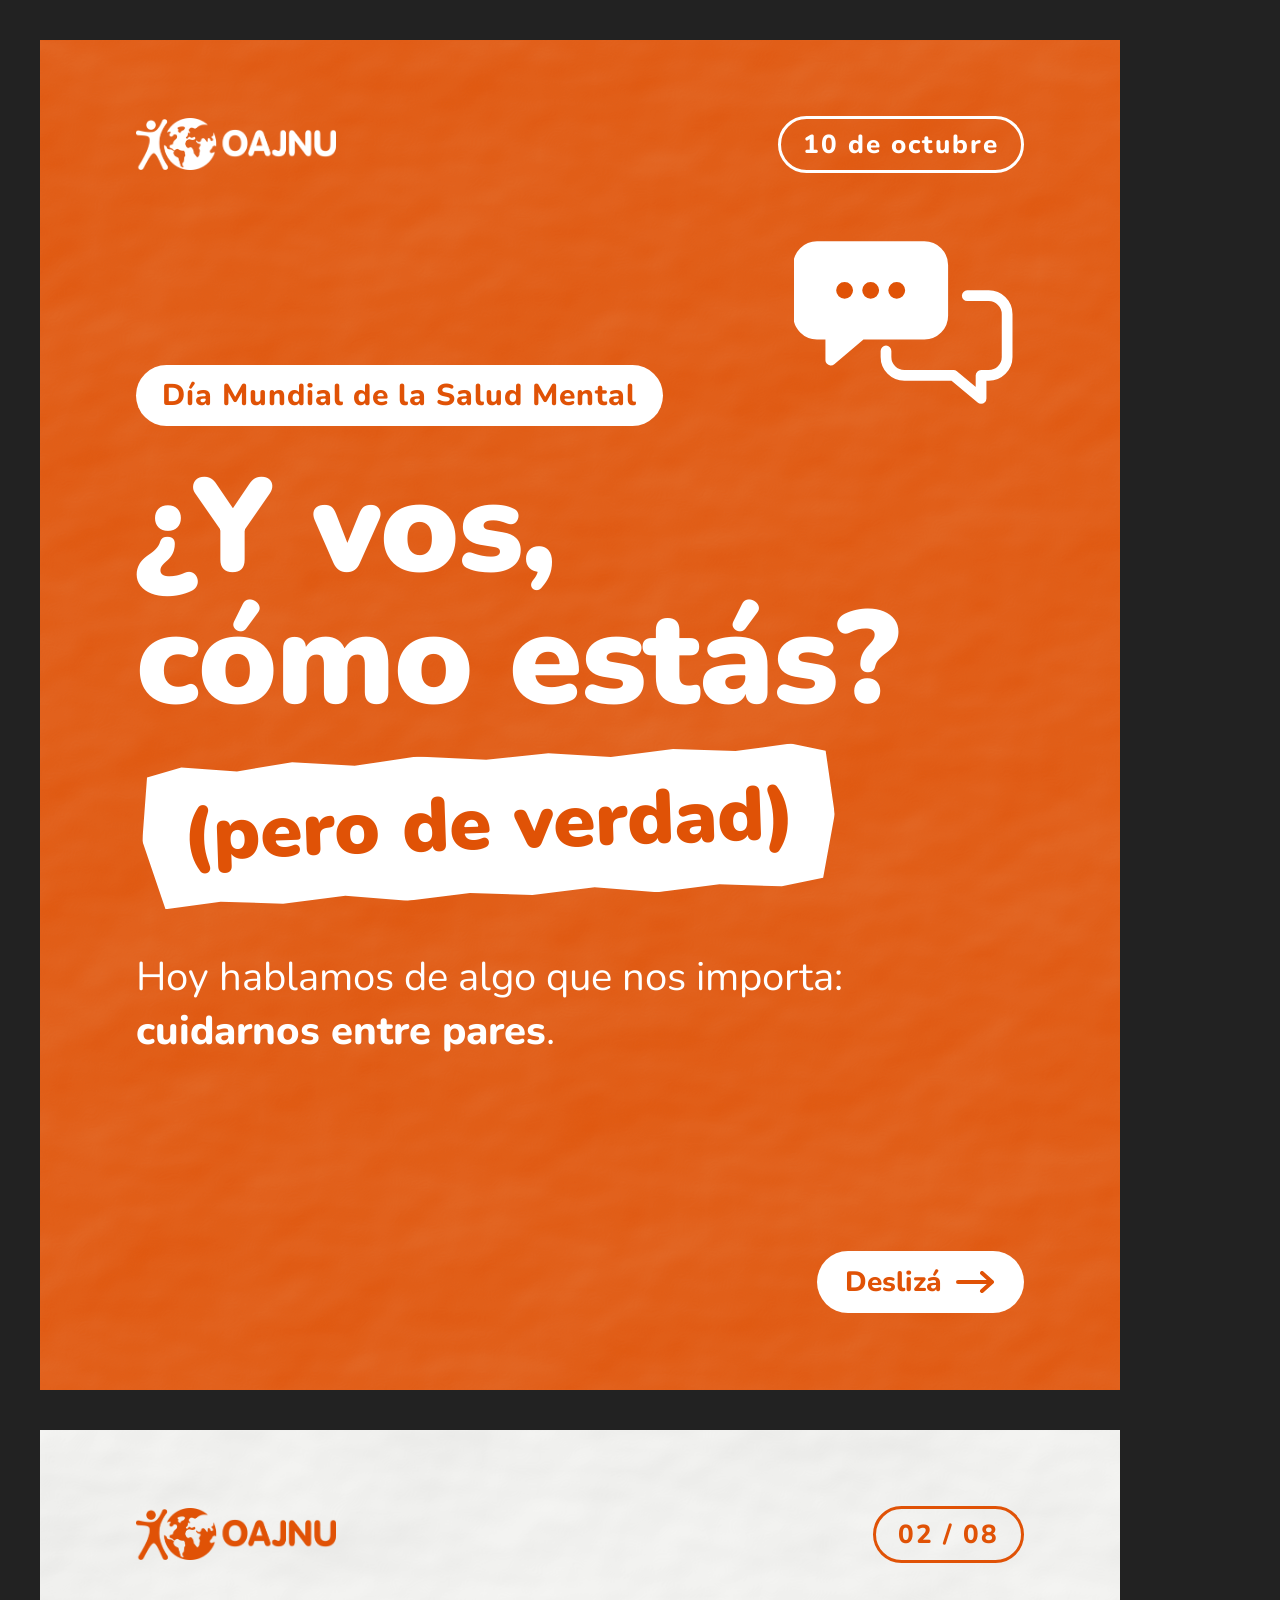
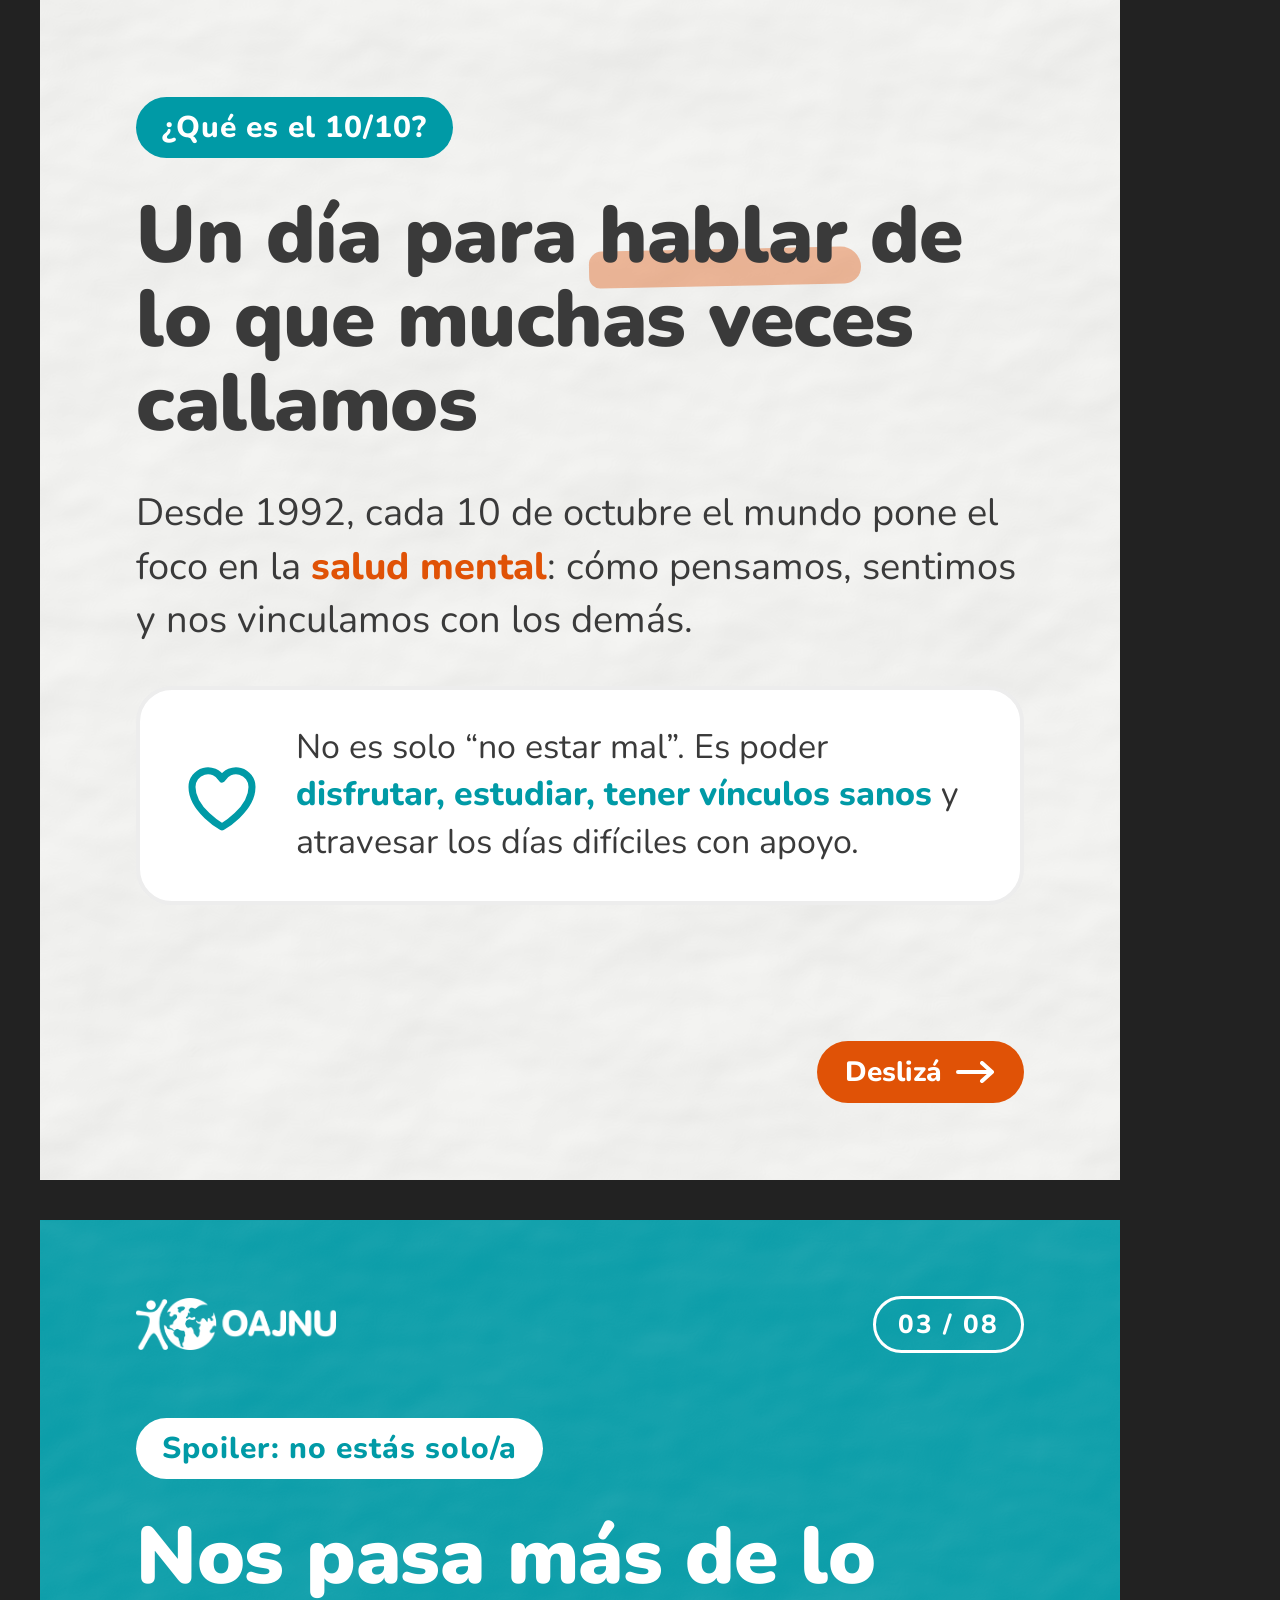
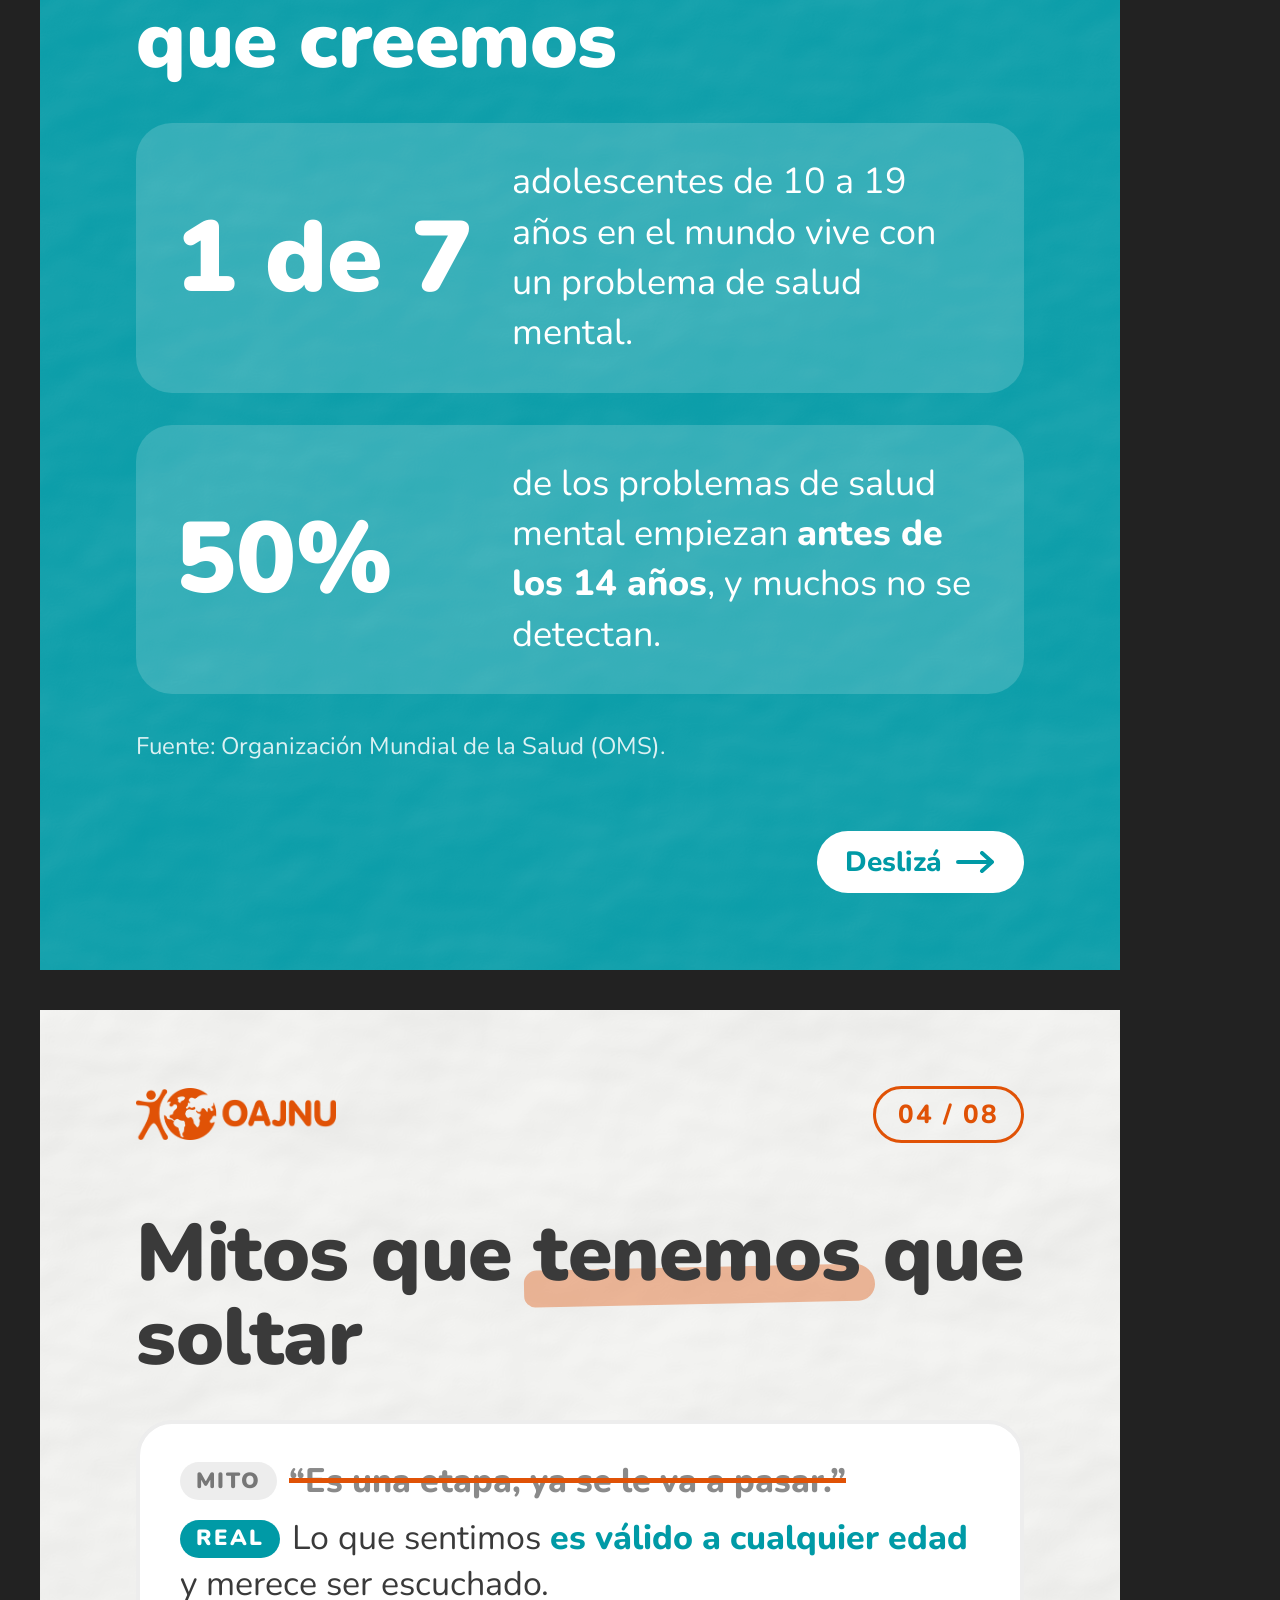
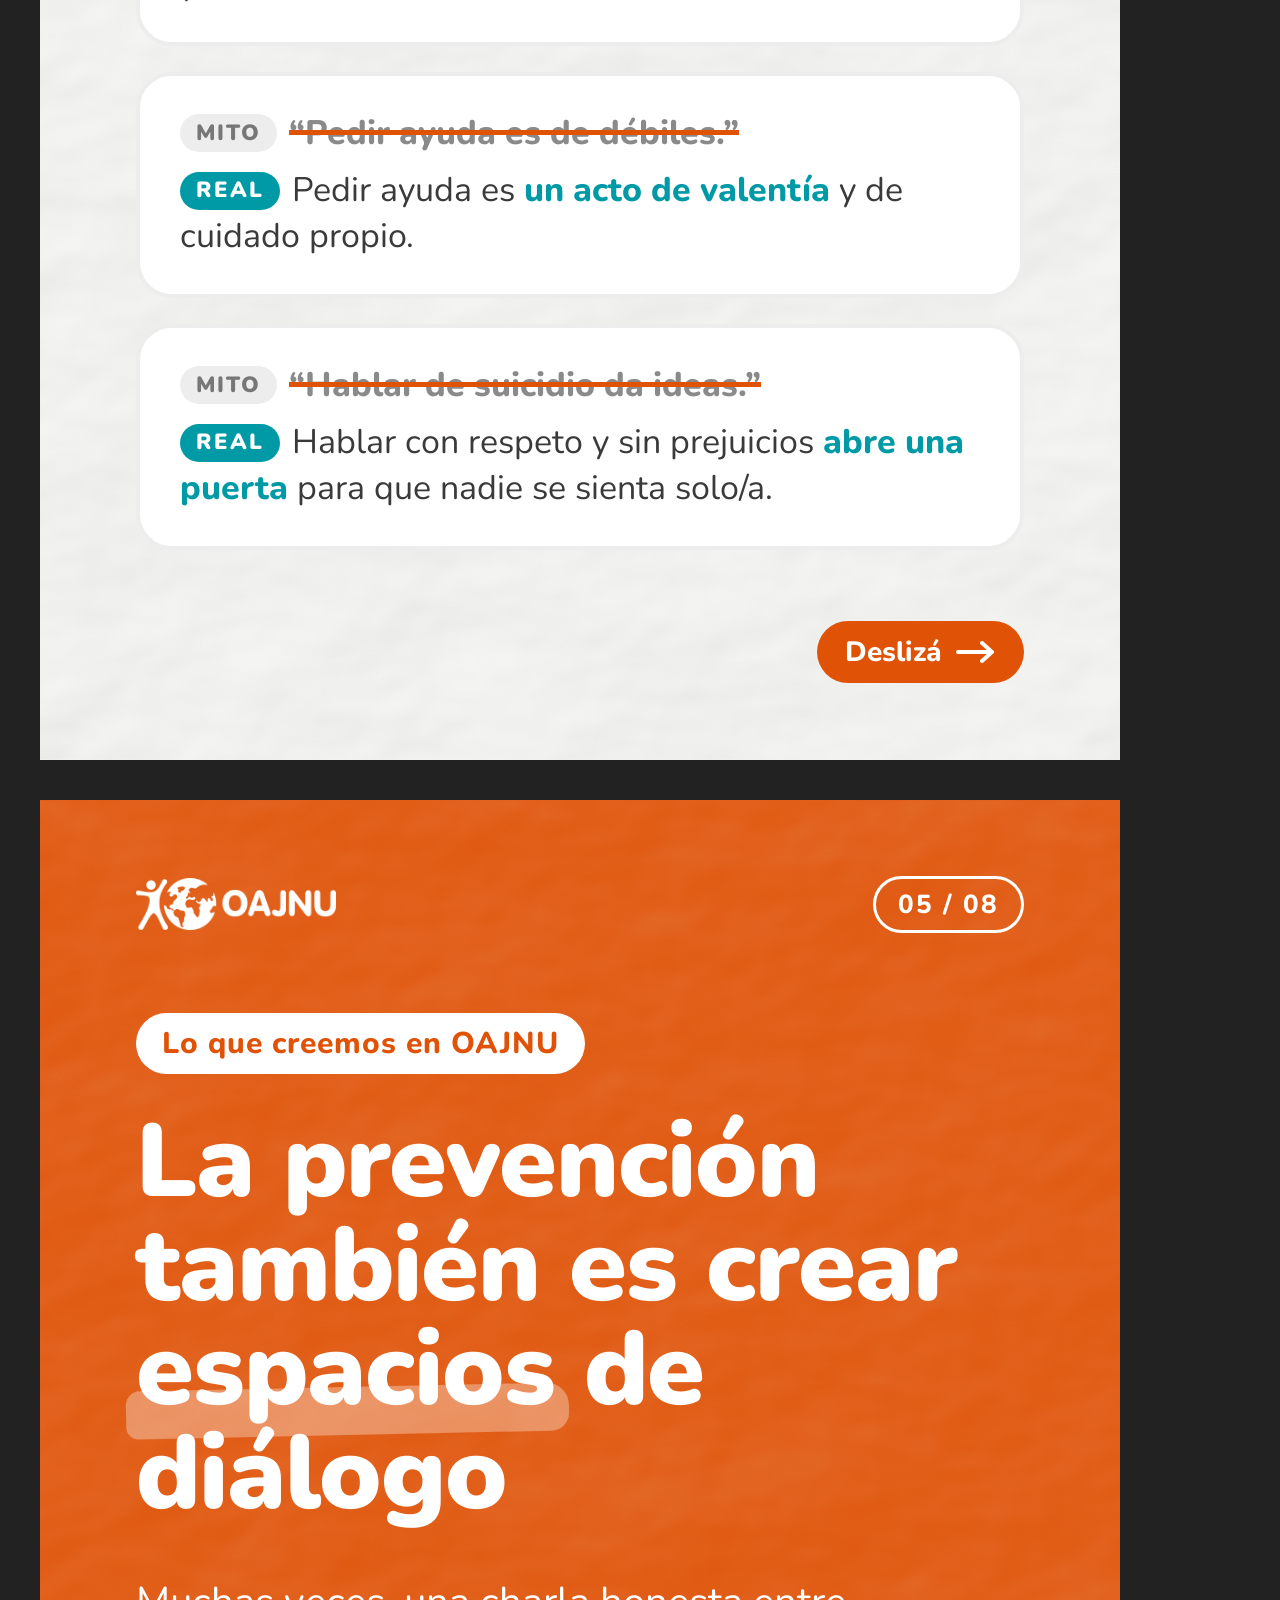
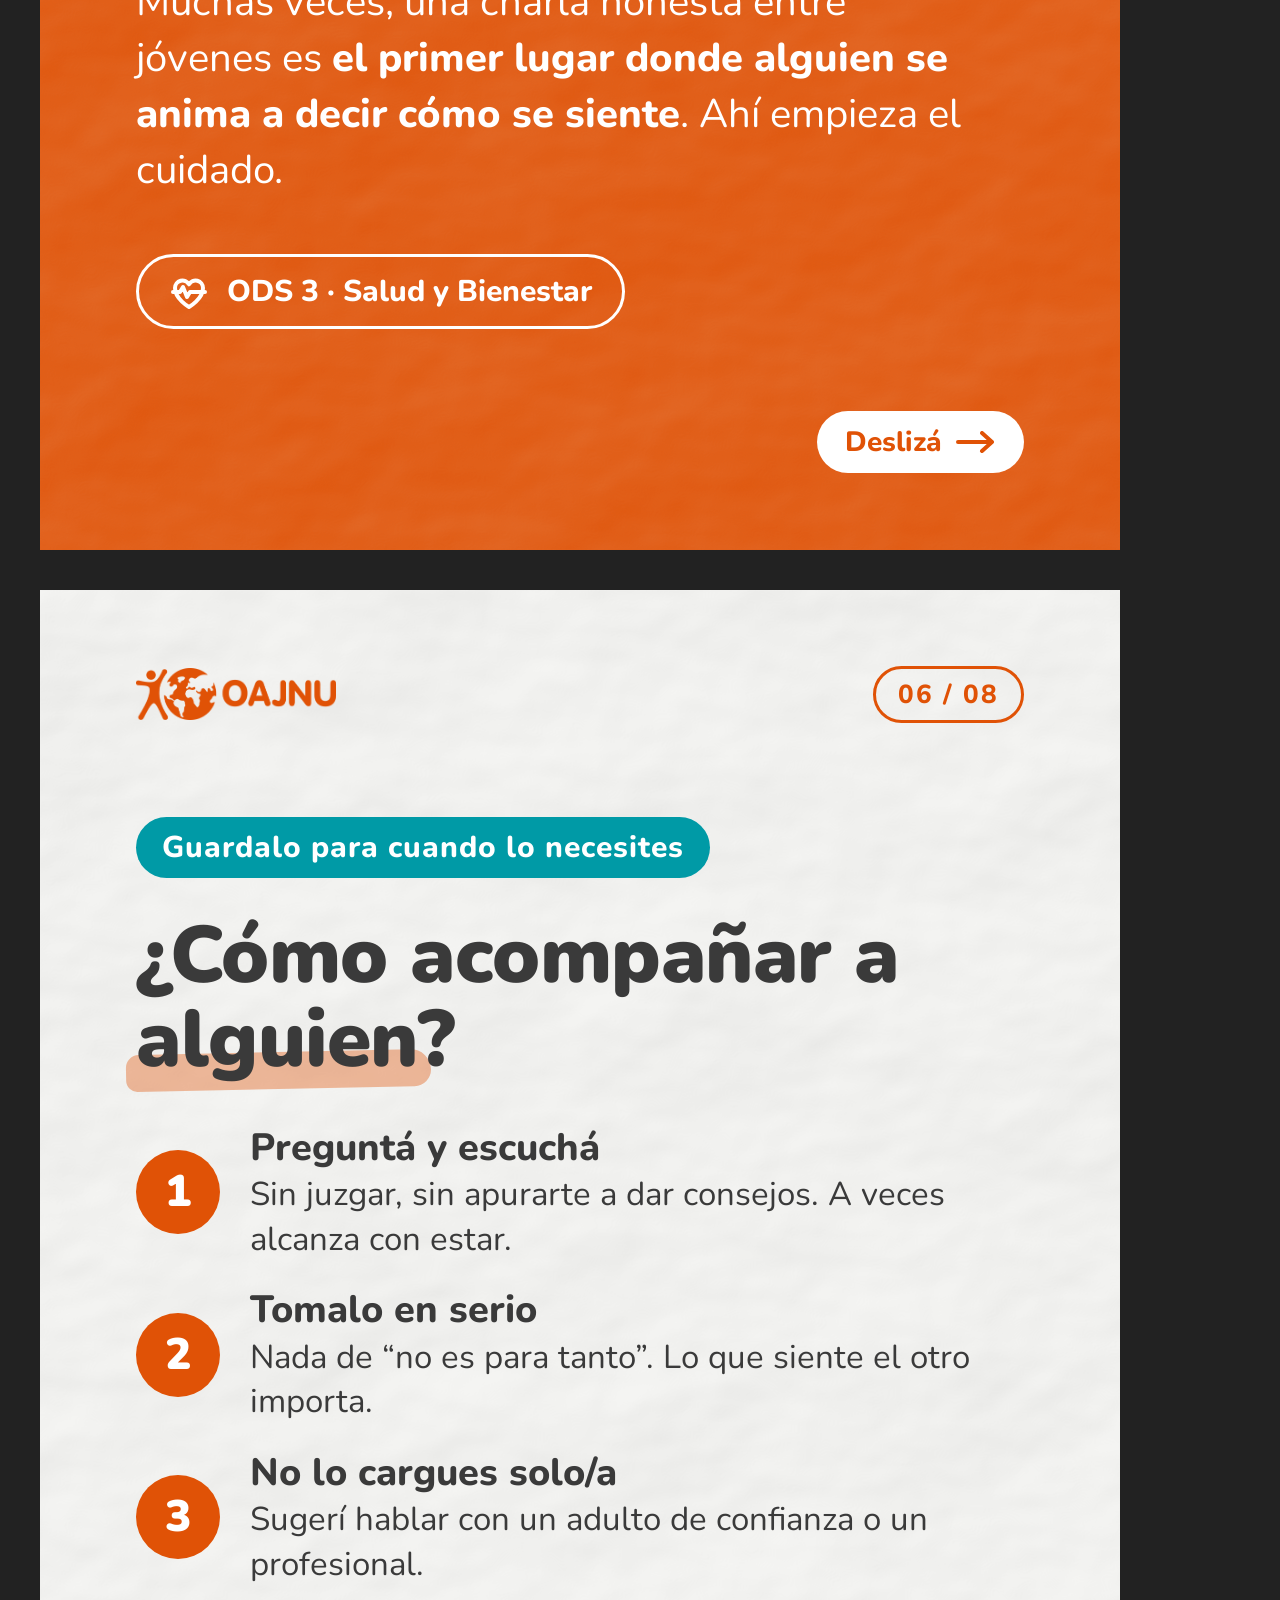
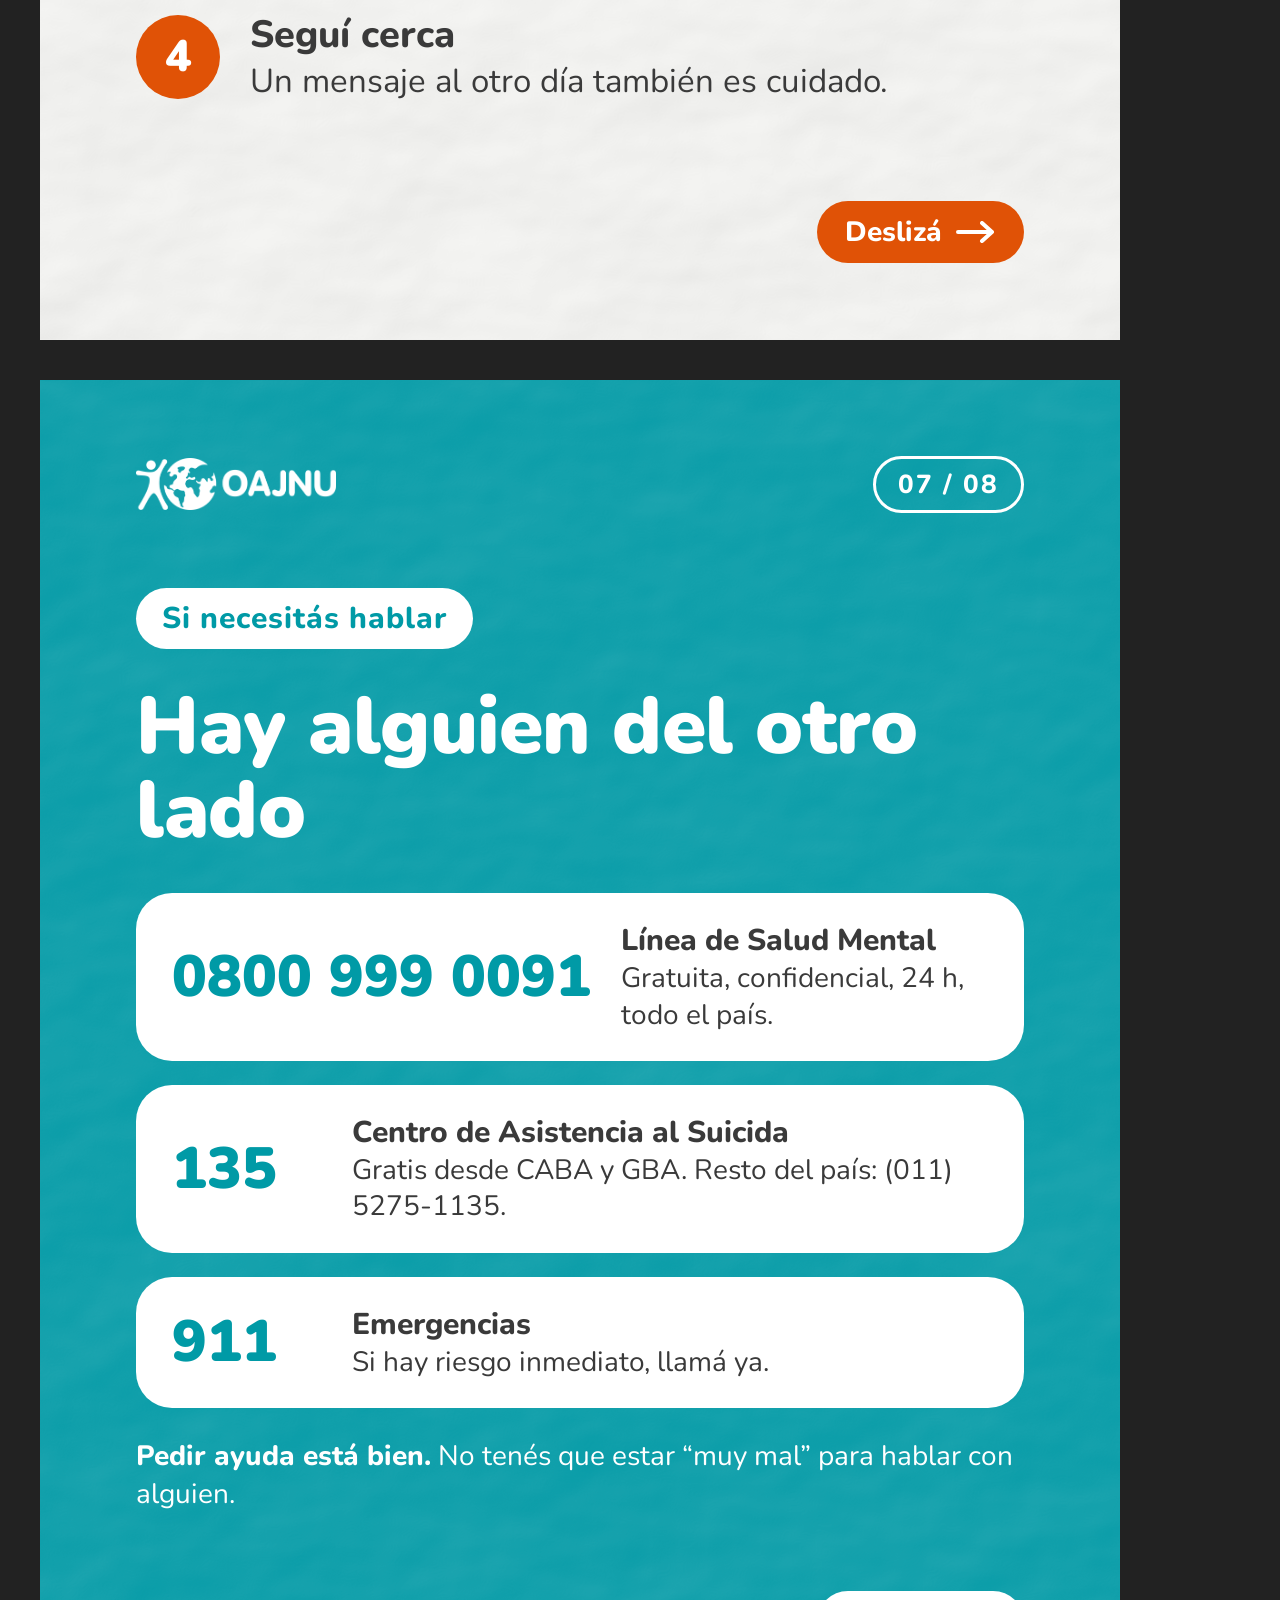
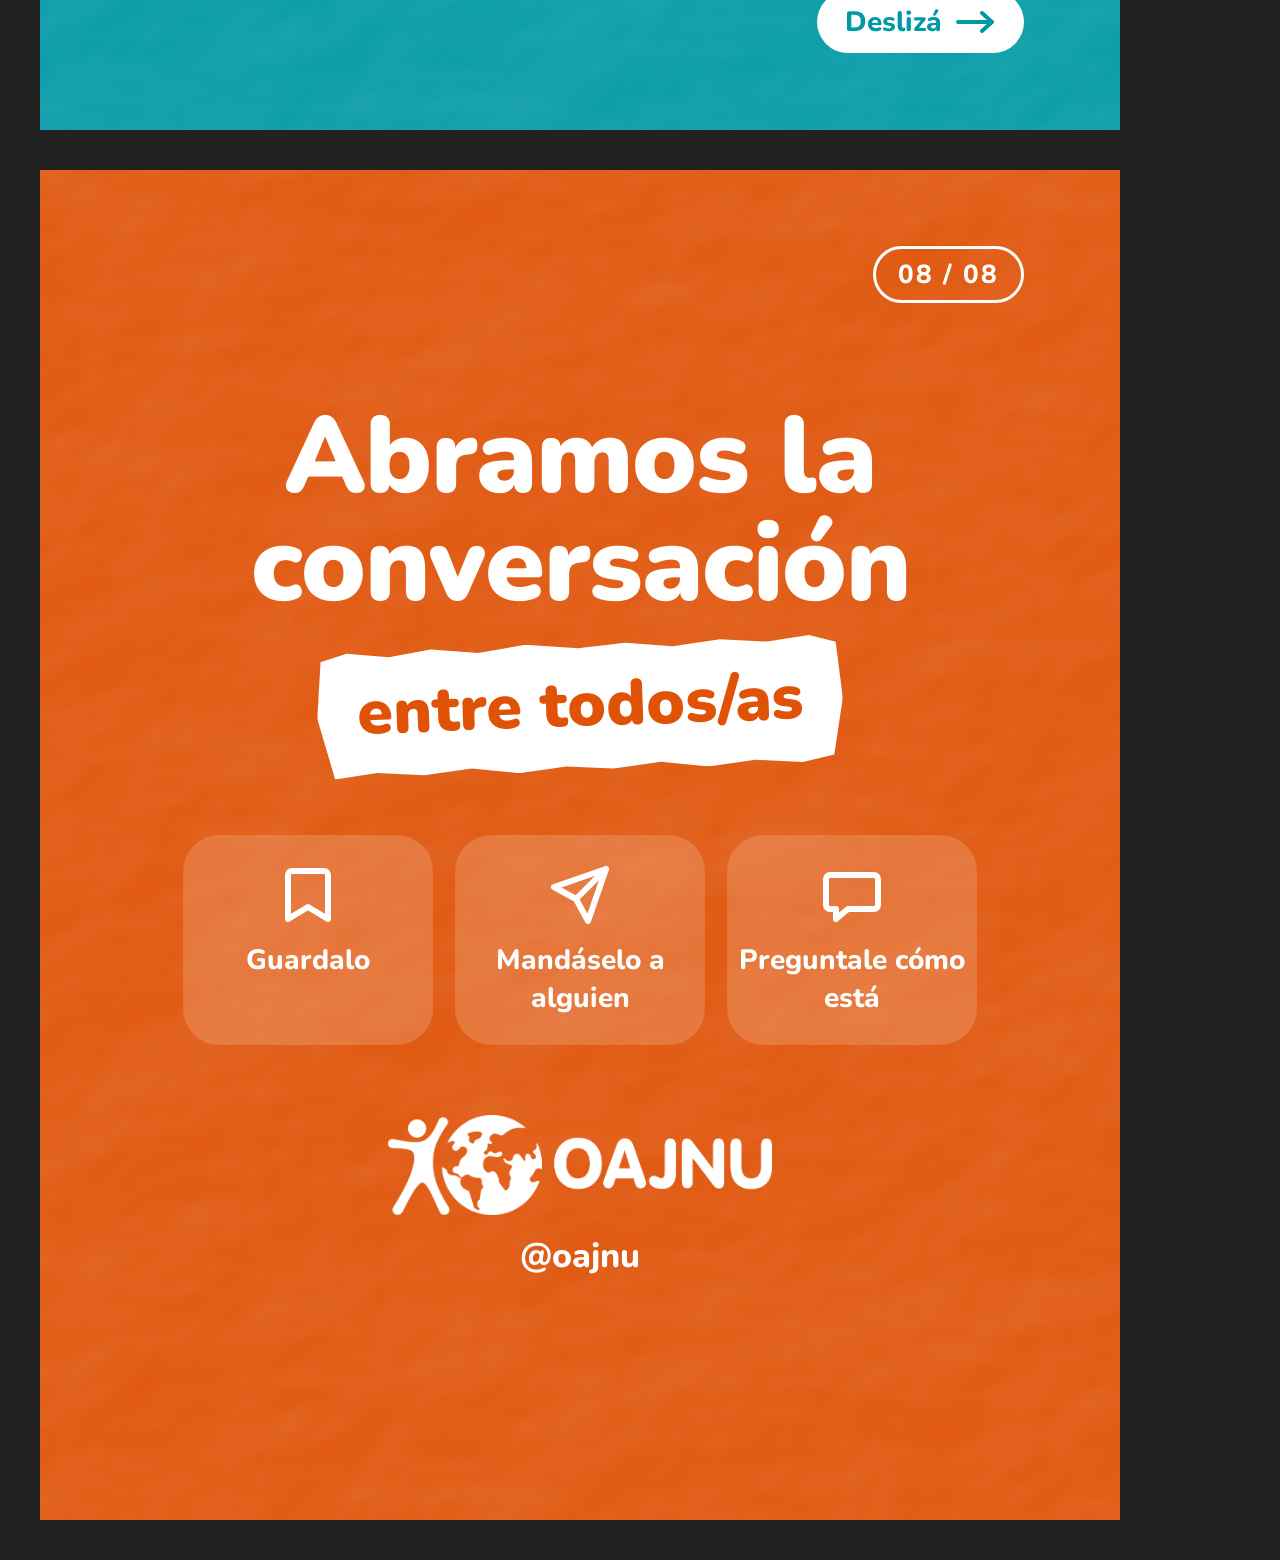
==== carrusel-salud-mental/carrusel.html @ 9c499414 "Agregar carrusel de Instagram de OAJNU por el Día Mundial de la Salud Mental (10/10) Son 8 placas de" ====
<!DOCTYPE html>
<html lang="es">
<head>
<meta charset="UTF-8">
<title>OAJNU · Carrusel 10/10 Día Mundial de la Salud Mental</title>
<!--
  Carrusel de Instagram, 8 placas de 1080 x 1350 px (4:5).
  Sigue el Manual de Identidad Visual Institucional de OAJNU:
  - Colores: naranja #e05206 (primario), cyan #009aa6 (complementario), blanco, negro y grises.
  - Nunca naranja sobre cyan ni cyan sobre naranja. Sobre naranja o cyan se escribe en blanco.
  - Nunito: Black para títulos, ExtraBold para subtítulos y para resaltar, Regular para el texto.
  - Texturas de papel naranja, cyan y blanco, resaltadores y papel roto ("estilo escolar").
  - Todos los elementos con vértices redondeados y sin sombras.
  - Logo: marca nominal original (blanca sobre color, naranja sobre blanco), sin modificar.
  Para exportar a PNG: node render.mjs
-->
<style>
  @font-face { font-family: Nunito; font-weight: 400; src: url(fonts/nunito-latin-400-normal.woff2) format("woff2"); }
  @font-face { font-family: Nunito; font-weight: 700; src: url(fonts/nunito-latin-700-normal.woff2) format("woff2"); }
  @font-face { font-family: Nunito; font-weight: 800; src: url(fonts/nunito-latin-800-normal.woff2) format("woff2"); }
  @font-face { font-family: Nunito; font-weight: 900; src: url(fonts/nunito-latin-900-normal.woff2) format("woff2"); }

  :root {
    --naranja: #e05206;
    --cyan: #009aa6;
    --gris: #3a3a3a;
    --gris-claro: #ededed;
    --blanco: #ffffff;
    /* Márgenes de seguridad: el contenido vive dentro de 888 x 1110 px */
    --m-lado: 96px;
    --m-arriba: 72px;
    --m-abajo: 72px;
  }

  * { box-sizing: border-box; margin: 0; padding: 0; }
  body { background: #222; font-family: Nunito, Calibri, sans-serif; display: flex; flex-wrap: wrap; gap: 40px; padding: 40px; }

  .placa {
    position: relative;
    width: 1080px; height: 1350px;
    overflow: hidden;
    padding: var(--m-arriba) var(--m-lado) var(--m-abajo);
    display: flex; flex-direction: column;
    color: var(--blanco);
  }
  .placa.naranja { background: var(--naranja); }
  .placa.cyan { background: var(--cyan); }
  .placa.blanca { background: #f4f4f2; color: var(--gris); }

  /* Textura de papel arrugado, sin sombras sobre los elementos */
  .papel { position: absolute; inset: 0; z-index: 0; pointer-events: none; }
  .placa > *:not(.papel):not(.burbujas) { position: relative; z-index: 1; }

  /* Encabezado fijo: logo + número de placa */
  .cabecera { display: flex; justify-content: space-between; align-items: center; height: 64px; }
  .cabecera img { height: 52px; display: block; }
  .contador { font-weight: 800; font-size: 26px; letter-spacing: 2px; padding: 8px 22px; border-radius: 999px; border: 3px solid currentColor; }

  .cuerpo { flex: 1; display: flex; flex-direction: column; justify-content: center; }

  /* Pie: indicación de deslizar, a la derecha para no chocar con los puntitos del carrusel */
  .pie { height: 72px; display: flex; justify-content: space-between; align-items: center; font-size: 26px; font-weight: 700; }
  .deslizar { display: inline-flex; align-items: center; gap: 14px; font-weight: 800; font-size: 28px; padding: 12px 28px; border-radius: 999px; }
  .naranja .deslizar, .cyan .deslizar { background: var(--blanco); }
  .naranja .deslizar { color: var(--naranja); }
  .cyan .deslizar { color: var(--cyan); }
  .blanca .deslizar { background: var(--naranja); color: var(--blanco); }
  .deslizar svg { width: 40px; height: 22px; }

  /* Tipografía */
  .etiqueta { display: inline-block; align-self: flex-start; font-weight: 800; font-size: 30px; letter-spacing: 1px; padding: 10px 26px; border-radius: 999px; margin-bottom: 36px; }
  .naranja .etiqueta { background: var(--blanco); color: var(--naranja); }
  .cyan .etiqueta { background: var(--blanco); color: var(--cyan); }
  .blanca .etiqueta { background: var(--cyan); color: var(--blanco); }

  h1 { font-weight: 900; font-size: 112px; line-height: 1.0; letter-spacing: -1px; }
  h2 { font-weight: 900; font-size: 80px; line-height: 1.05; letter-spacing: -0.5px; margin-bottom: 40px; }
  .blanca h2 { color: var(--gris); }
  p, li { font-size: 38px; line-height: 1.4; font-weight: 400; }
  strong { font-weight: 800; }
  .blanca strong.n { color: var(--naranja); }
  .blanca strong.c { color: var(--cyan); }

  /* Resaltador (marcador) detrás de una palabra */
  .resaltado { position: relative; white-space: nowrap; }
  .resaltado::before {
    content: ""; position: absolute; z-index: -1;
    left: -10px; right: -14px; bottom: 0.06em; height: 0.46em;
    border-radius: 14px 22px 18px 12px; transform: rotate(-1.2deg);
  }
  .blanca .resaltado::before { background: rgba(224, 82, 6, 0.38); }
  .naranja .resaltado::before, .cyan .resaltado::before { background: rgba(255, 255, 255, 0.32); }

  /* Papel roto blanco (contenedor "escolar") */
  .papelito {
    display: inline-block; align-self: flex-start;
    background: var(--blanco); padding: 18px 40px 22px;
    clip-path: polygon(1% 8%, 6% 2%, 14% 6%, 22% 1%, 31% 5%, 40% 0%, 50% 4%, 59% 1%, 68% 5%, 77% 1%, 86% 4%, 94% 0%, 99% 6%, 100% 50%, 98% 94%, 92% 99%, 83% 96%, 74% 100%, 65% 95%, 56% 99%, 47% 96%, 38% 100%, 29% 95%, 20% 99%, 11% 96%, 3% 100%, 0% 52%);
    transform: rotate(-2deg);
  }
  .naranja .papelito { color: var(--naranja); }
  .cyan .papelito { color: var(--cyan); }

  /* Tarjetas redondeadas */
  .tarjeta { border-radius: 36px; padding: 34px 40px; }
  .blanca .tarjeta { background: var(--blanco); border: 4px solid var(--gris-claro); }
  .cyan .tarjeta, .naranja .tarjeta { background: rgba(255, 255, 255, 0.16); }

  .icono { width: 84px; height: 84px; flex: none; }

  /* ---------- Placa 1: portada ---------- */
  .portada .cuerpo { justify-content: center; }
  .portada h1 { font-size: 132px; }
  .portada .papelito { font-weight: 900; font-size: 76px; margin-top: 28px; margin-left: 6px; }
  .portada .bajada { font-size: 40px; line-height: 1.35; margin-top: 52px; max-width: 800px; }
  .burbujas { position: absolute; right: 96px; top: 176px; width: 230px; z-index: 1; }

  /* ---------- Placa 2 ---------- */
  .dato-lema { margin-top: 40px; display: flex; gap: 32px; align-items: center; }
  .dato-lema p { font-size: 34px; }

  /* ---------- Placa 3: datos ---------- */
  .datos { display: flex; flex-direction: column; gap: 32px; }
  .dato { display: flex; gap: 36px; align-items: center; }
  .dato .num { font-weight: 900; font-size: 100px; line-height: 1; min-width: 300px; white-space: nowrap; }
  .dato p { font-size: 36px; }
  .fuente { font-size: 24px; opacity: 0.85; margin-top: 36px; }

  /* ---------- Placa 4: mitos ---------- */
  .mitos { display: flex; flex-direction: column; gap: 26px; }
  .mito { display: flex; flex-direction: column; gap: 12px; }
  .mito .no { font-weight: 800; font-size: 34px; color: #8a8a8a; text-decoration: line-through; text-decoration-color: var(--naranja); text-decoration-thickness: 5px; }
  .mito .si { font-size: 34px; line-height: 1.35; }
  .chip { display: inline-block; font-weight: 900; font-size: 22px; letter-spacing: 2px; padding: 4px 16px; border-radius: 999px; margin-right: 12px; vertical-align: 4px; }
  .chip.mito-c { background: var(--gris-claro); color: #777; }
  .chip.real-c { background: var(--cyan); color: var(--blanco); }

  /* ---------- Placa 5: mensaje ---------- */
  .mensaje h1 { font-size: 104px; }
  .mensaje .cierre { font-size: 40px; margin-top: 48px; max-width: 840px; }
  .ods { display: inline-flex; align-items: center; gap: 18px; align-self: flex-start; margin-top: 56px; font-weight: 800; font-size: 30px; padding: 14px 30px; border-radius: 999px; border: 3px solid var(--blanco); }

  /* ---------- Placa 6: pasos ---------- */
  .pasos { display: flex; flex-direction: column; gap: 22px; }
  .paso { display: flex; gap: 30px; align-items: center; }
  .paso .n { flex: none; width: 84px; height: 84px; border-radius: 50%; background: var(--naranja); color: var(--blanco); font-weight: 900; font-size: 44px; display: flex; align-items: center; justify-content: center; }
  .paso p { font-size: 33px; line-height: 1.35; }
  .paso p strong { display: block; font-size: 38px; color: var(--gris); }

  /* ---------- Placa 7: líneas de ayuda ---------- */
  .lineas { display: flex; flex-direction: column; gap: 24px; }
  .linea { background: var(--blanco); color: var(--gris); border-radius: 36px; padding: 28px 36px; display: flex; align-items: center; gap: 30px; }
  .linea .tel { flex: none; min-width: 150px; font-weight: 900; font-size: 58px; color: var(--cyan); line-height: 1; white-space: nowrap; }
  .linea p { font-size: 28px; line-height: 1.3; flex: 1; }
  .linea p strong { font-size: 30px; display: block; color: var(--gris); }
  .aviso { font-size: 28px; margin-top: 30px; line-height: 1.35; }

  /* ---------- Placa 8: cierre ---------- */
  .final .cuerpo { align-items: center; text-align: center; }
  .final h1 { font-size: 108px; }
  .final .papelito { align-self: center; font-weight: 900; font-size: 64px; margin-top: 24px; }
  .acciones { display: flex; gap: 22px; margin-top: 64px; justify-content: center; }
  .accion { display: flex; flex-direction: column; align-items: center; gap: 14px; width: 250px; padding: 28px 10px; border-radius: 36px; background: rgba(255, 255, 255, 0.16); font-weight: 800; font-size: 28px; }
  .accion svg { width: 64px; height: 64px; }
  .final .logo-grande { height: 100px; margin-top: 70px; }
  .final .usuario { font-weight: 800; font-size: 34px; margin-top: 18px; }
</style>
</head>
<body>

<!-- Textura de papel arrugado reutilizable (SVG, sin imágenes externas) -->
<svg width="0" height="0" style="position:absolute">
  <defs>
    <filter id="arrugas" x="0" y="0" width="100%" height="100%">
      <feTurbulence type="fractalNoise" baseFrequency="0.0045 0.006" numOctaves="4" seed="7" result="ruido"/>
      <feDiffuseLighting in="ruido" lighting-color="#fff" surfaceScale="7" result="luz">
        <feDistantLight azimuth="235" elevation="58"/>
      </feDiffuseLighting>
      <feColorMatrix in="luz" type="matrix" values="0 0 0 0 1  0 0 0 0 1  0 0 0 0 1  -0.9 0 0 0 0.9" result="sombras"/>
      <feTurbulence type="fractalNoise" baseFrequency="0.9" numOctaves="2" seed="3" result="grano"/>
      <feColorMatrix in="grano" type="matrix" values="0 0 0 0 0  0 0 0 0 0  0 0 0 0 0  0 0 0 0.05 0" result="granoA"/>
      <feMerge><feMergeNode in="sombras"/><feMergeNode in="granoA"/></feMerge>
    </filter>
    <filter id="arrugasOscuras" x="0" y="0" width="100%" height="100%">
      <feTurbulence type="fractalNoise" baseFrequency="0.0045 0.006" numOctaves="4" seed="11" result="ruido"/>
      <feDiffuseLighting in="ruido" lighting-color="#fff" surfaceScale="7" result="luz">
        <feDistantLight azimuth="235" elevation="58"/>
      </feDiffuseLighting>
      <feColorMatrix in="luz" type="matrix" values="0 0 0 0 0  0 0 0 0 0  0 0 0 0 0  -0.55 0 0 0 0.5"/>
    </filter>
  </defs>
</svg>

<!-- ============ 1. PORTADA ============ -->
<section class="placa naranja portada" id="p1">
  <svg class="papel" viewBox="0 0 1080 1350" preserveAspectRatio="none"><rect width="1080" height="1350" filter="url(#arrugas)" opacity="0.55"/></svg>
  <div class="cabecera">
    <img src="assets/logo-blanco.png" alt="OAJNU">
    <span class="contador">10 de octubre</span>
  </div>

  <!-- Dos globos de diálogo: hablar y escuchar -->
  <svg class="burbujas" viewBox="0 0 300 260" fill="none" stroke="#fff" stroke-width="14" stroke-linecap="round" stroke-linejoin="round">
    <path d="M30 40 h140 a24 24 0 0 1 24 24 v66 a24 24 0 0 1 -24 24 h-82 l-40 34 v-34 h-18 a24 24 0 0 1 -24 -24 v-66 a24 24 0 0 1 24 -24z" fill="#fff"/>
    <path d="M226 104 h28 a24 24 0 0 1 24 24 v56 a24 24 0 0 1 -24 24 h-10 v30 l-36 -30 h-64 a24 24 0 0 1 -24 -24 v-8"/>
    <circle cx="66" cy="97" r="4" fill="#e05206" stroke="#e05206"/>
    <circle cx="100" cy="97" r="4" fill="#e05206" stroke="#e05206"/>
    <circle cx="134" cy="97" r="4" fill="#e05206" stroke="#e05206"/>
  </svg>

  <div class="cuerpo">
    <span class="etiqueta">Día Mundial de la Salud Mental</span>
    <h1>¿Y vos,<br>cómo estás?</h1>
    <span class="papelito">(pero de verdad)</span>
    <p class="bajada">Hoy hablamos de algo que nos importa: <strong>cuidarnos entre pares</strong>.</p>
  </div>
  <div class="pie">
    <span></span>
    <span class="deslizar">Deslizá <svg viewBox="0 0 40 22" fill="none" stroke="currentColor" stroke-width="4" stroke-linecap="round" stroke-linejoin="round"><path d="M2 11h34M26 2l10 9-10 9"/></svg></span>
  </div>
</section>

<!-- ============ 2. QUÉ ES ============ -->
<section class="placa blanca" id="p2">
  <svg class="papel" viewBox="0 0 1080 1350" preserveAspectRatio="none"><rect width="1080" height="1350" filter="url(#arrugasOscuras)" opacity="0.5"/></svg>
  <div class="cabecera">
    <img src="assets/logo-naranja.png" alt="OAJNU">
    <span class="contador" style="color:var(--naranja)">02 / 08</span>
  </div>
  <div class="cuerpo">
    <span class="etiqueta">¿Qué es el 10/10?</span>
    <h2>Un día para <span class="resaltado">hablar</span> de lo que muchas veces callamos</h2>
    <p>Desde 1992, cada 10 de octubre el mundo pone el foco en la <strong class="n">salud mental</strong>: cómo pensamos, sentimos y nos vinculamos con los demás.</p>
    <div class="dato-lema tarjeta">
      <svg class="icono" viewBox="0 0 84 84" fill="none" stroke="#009aa6" stroke-width="7" stroke-linecap="round" stroke-linejoin="round">
        <path d="M42 74s-30-17-30-40a16 16 0 0 1 30-8 16 16 0 0 1 30 8c0 23-30 40-30 40z"/>
      </svg>
      <p>No es solo “no estar mal”. Es poder <strong class="c">disfrutar, estudiar, tener vínculos sanos</strong> y atravesar los días difíciles con apoyo.</p>
    </div>
  </div>
  <div class="pie">
    <span></span>
    <span class="deslizar">Deslizá <svg viewBox="0 0 40 22" fill="none" stroke="currentColor" stroke-width="4" stroke-linecap="round" stroke-linejoin="round"><path d="M2 11h34M26 2l10 9-10 9"/></svg></span>
  </div>
</section>

<!-- ============ 3. DATOS ============ -->
<section class="placa cyan" id="p3">
  <svg class="papel" viewBox="0 0 1080 1350" preserveAspectRatio="none"><rect width="1080" height="1350" filter="url(#arrugas)" opacity="0.5"/></svg>
  <div class="cabecera">
    <img src="assets/logo-blanco.png" alt="OAJNU">
    <span class="contador">03 / 08</span>
  </div>
  <div class="cuerpo">
    <span class="etiqueta">Spoiler: no estás solo/a</span>
    <h2>Nos pasa más de lo que creemos</h2>
    <div class="datos">
      <div class="dato tarjeta">
        <span class="num">1 de 7</span>
        <p>adolescentes de 10 a 19 años en el mundo vive con un problema de salud mental.</p>
      </div>
      <div class="dato tarjeta">
        <span class="num">50%</span>
        <p>de los problemas de salud mental empiezan <strong>antes de los 14 años</strong>, y muchos no se detectan.</p>
      </div>
    </div>
    <p class="fuente">Fuente: Organización Mundial de la Salud (OMS).</p>
  </div>
  <div class="pie">
    <span></span>
    <span class="deslizar">Deslizá <svg viewBox="0 0 40 22" fill="none" stroke="currentColor" stroke-width="4" stroke-linecap="round" stroke-linejoin="round"><path d="M2 11h34M26 2l10 9-10 9"/></svg></span>
  </div>
</section>

<!-- ============ 4. MITOS ============ -->
<section class="placa blanca" id="p4">
  <svg class="papel" viewBox="0 0 1080 1350" preserveAspectRatio="none"><rect width="1080" height="1350" filter="url(#arrugasOscuras)" opacity="0.5"/></svg>
  <div class="cabecera">
    <img src="assets/logo-naranja.png" alt="OAJNU">
    <span class="contador" style="color:var(--naranja)">04 / 08</span>
  </div>
  <div class="cuerpo">
    <h2>Mitos que <span class="resaltado">tenemos</span> que soltar</h2>
    <div class="mitos">
      <div class="mito tarjeta">
        <span class="no"><span class="chip mito-c">MITO</span>“Es una etapa, ya se le va a pasar.”</span>
        <p class="si"><span class="chip real-c">REAL</span>Lo que sentimos <strong class="c">es válido a cualquier edad</strong> y merece ser escuchado.</p>
      </div>
      <div class="mito tarjeta">
        <span class="no"><span class="chip mito-c">MITO</span>“Pedir ayuda es de débiles.”</span>
        <p class="si"><span class="chip real-c">REAL</span>Pedir ayuda es <strong class="c">un acto de valentía</strong> y de cuidado propio.</p>
      </div>
      <div class="mito tarjeta">
        <span class="no"><span class="chip mito-c">MITO</span>“Hablar de suicidio da ideas.”</span>
        <p class="si"><span class="chip real-c">REAL</span>Hablar con respeto y sin prejuicios <strong class="c">abre una puerta</strong> para que nadie se sienta solo/a.</p>
      </div>
    </div>
  </div>
  <div class="pie">
    <span></span>
    <span class="deslizar">Deslizá <svg viewBox="0 0 40 22" fill="none" stroke="currentColor" stroke-width="4" stroke-linecap="round" stroke-linejoin="round"><path d="M2 11h34M26 2l10 9-10 9"/></svg></span>
  </div>
</section>

<!-- ============ 5. MENSAJE OAJNU ============ -->
<section class="placa naranja mensaje" id="p5">
  <svg class="papel" viewBox="0 0 1080 1350" preserveAspectRatio="none"><rect width="1080" height="1350" filter="url(#arrugas)" opacity="0.55"/></svg>
  <div class="cabecera">
    <img src="assets/logo-blanco.png" alt="OAJNU">
    <span class="contador">05 / 08</span>
  </div>
  <div class="cuerpo">
    <span class="etiqueta">Lo que creemos en OAJNU</span>
    <h1>La prevención también es crear <span class="resaltado">espacios</span> de diálogo</h1>
    <p class="cierre">Muchas veces, una charla honesta entre jóvenes es <strong>el primer lugar donde alguien se anima a decir cómo se siente</strong>. Ahí empieza el cuidado.</p>
    <span class="ods">
      <svg width="40" height="40" viewBox="0 0 40 40" fill="none" stroke="#fff" stroke-width="4" stroke-linecap="round" stroke-linejoin="round"><path d="M20 35s-14-8-14-19a7.5 7.5 0 0 1 14-3.7A7.5 7.5 0 0 1 34 16c0 11-14 19-14 19z"/><path d="M4 20h7l3-5 4 10 3-5h15"/></svg>
      ODS 3 · Salud y Bienestar
    </span>
  </div>
  <div class="pie">
    <span></span>
    <span class="deslizar">Deslizá <svg viewBox="0 0 40 22" fill="none" stroke="currentColor" stroke-width="4" stroke-linecap="round" stroke-linejoin="round"><path d="M2 11h34M26 2l10 9-10 9"/></svg></span>
  </div>
</section>

<!-- ============ 6. CÓMO ACOMPAÑAR ============ -->
<section class="placa blanca" id="p6">
  <svg class="papel" viewBox="0 0 1080 1350" preserveAspectRatio="none"><rect width="1080" height="1350" filter="url(#arrugasOscuras)" opacity="0.5"/></svg>
  <div class="cabecera">
    <img src="assets/logo-naranja.png" alt="OAJNU">
    <span class="contador" style="color:var(--naranja)">06 / 08</span>
  </div>
  <div class="cuerpo">
    <span class="etiqueta">Guardalo para cuando lo necesites</span>
    <h2>¿Cómo acompañar a <span class="resaltado">alguien</span>?</h2>
    <div class="pasos">
      <div class="paso"><span class="n">1</span><p><strong>Preguntá y escuchá</strong>Sin juzgar, sin apurarte a dar consejos. A veces alcanza con estar.</p></div>
      <div class="paso"><span class="n">2</span><p><strong>Tomalo en serio</strong>Nada de “no es para tanto”. Lo que siente el otro importa.</p></div>
      <div class="paso"><span class="n">3</span><p><strong>No lo cargues solo/a</strong>Sugerí hablar con un adulto de confianza o un profesional.</p></div>
      <div class="paso"><span class="n">4</span><p><strong>Seguí cerca</strong>Un mensaje al otro día también es cuidado.</p></div>
    </div>
  </div>
  <div class="pie">
    <span></span>
    <span class="deslizar">Deslizá <svg viewBox="0 0 40 22" fill="none" stroke="currentColor" stroke-width="4" stroke-linecap="round" stroke-linejoin="round"><path d="M2 11h34M26 2l10 9-10 9"/></svg></span>
  </div>
</section>

<!-- ============ 7. LÍNEAS DE AYUDA ============ -->
<section class="placa cyan" id="p7">
  <svg class="papel" viewBox="0 0 1080 1350" preserveAspectRatio="none"><rect width="1080" height="1350" filter="url(#arrugas)" opacity="0.5"/></svg>
  <div class="cabecera">
    <img src="assets/logo-blanco.png" alt="OAJNU">
    <span class="contador">07 / 08</span>
  </div>
  <div class="cuerpo">
    <span class="etiqueta">Si necesitás hablar</span>
    <h2>Hay alguien del otro lado</h2>
    <div class="lineas">
      <div class="linea">
        <span class="tel">0800 999 0091</span>
        <p><strong>Línea de Salud Mental</strong>Gratuita, confidencial, 24 h, todo el país.</p>
      </div>
      <div class="linea">
        <span class="tel">135</span>
        <p><strong>Centro de Asistencia al Suicida</strong>Gratis desde CABA y GBA. Resto del país: (011) 5275-1135.</p>
      </div>
      <div class="linea">
        <span class="tel">911</span>
        <p><strong>Emergencias</strong>Si hay riesgo inmediato, llamá ya.</p>
      </div>
    </div>
    <p class="aviso"><strong>Pedir ayuda está bien.</strong> No tenés que estar “muy mal” para hablar con alguien.</p>
  </div>
  <div class="pie">
    <span></span>
    <span class="deslizar">Deslizá <svg viewBox="0 0 40 22" fill="none" stroke="currentColor" stroke-width="4" stroke-linecap="round" stroke-linejoin="round"><path d="M2 11h34M26 2l10 9-10 9"/></svg></span>
  </div>
</section>

<!-- ============ 8. CIERRE ============ -->
<section class="placa naranja final" id="p8">
  <svg class="papel" viewBox="0 0 1080 1350" preserveAspectRatio="none"><rect width="1080" height="1350" filter="url(#arrugas)" opacity="0.55"/></svg>
  <div class="cabecera">
    <span></span>
    <span class="contador">08 / 08</span>
  </div>
  <div class="cuerpo">
    <h1>Abramos la conversación</h1>
    <span class="papelito">entre todos/as</span>
    <div class="acciones">
      <div class="accion">
        <svg viewBox="0 0 64 64" fill="none" stroke="#fff" stroke-width="6" stroke-linecap="round" stroke-linejoin="round"><path d="M16 8h32a4 4 0 0 1 4 4v44l-20-12-20 12V12a4 4 0 0 1 4-4z"/></svg>
        Guardalo
      </div>
      <div class="accion">
        <svg viewBox="0 0 64 64" fill="none" stroke="#fff" stroke-width="6" stroke-linecap="round" stroke-linejoin="round"><path d="M58 6 28 36M58 6 40 58l-12-22L6 24z"/></svg>
        Mandáselo a alguien
      </div>
      <div class="accion">
        <svg viewBox="0 0 64 64" fill="none" stroke="#fff" stroke-width="6" stroke-linecap="round" stroke-linejoin="round"><path d="M10 12h44a4 4 0 0 1 4 4v26a4 4 0 0 1-4 4H28l-12 10V46h-6a4 4 0 0 1-4-4V16a4 4 0 0 1 4-4z"/></svg>
        Preguntale cómo está
      </div>
    </div>
    <img class="logo-grande" src="assets/logo-blanco.png" alt="OAJNU">
    <span class="usuario">@oajnu</span>
  </div>
  <div class="pie"></div>
</section>

</body>
</html>
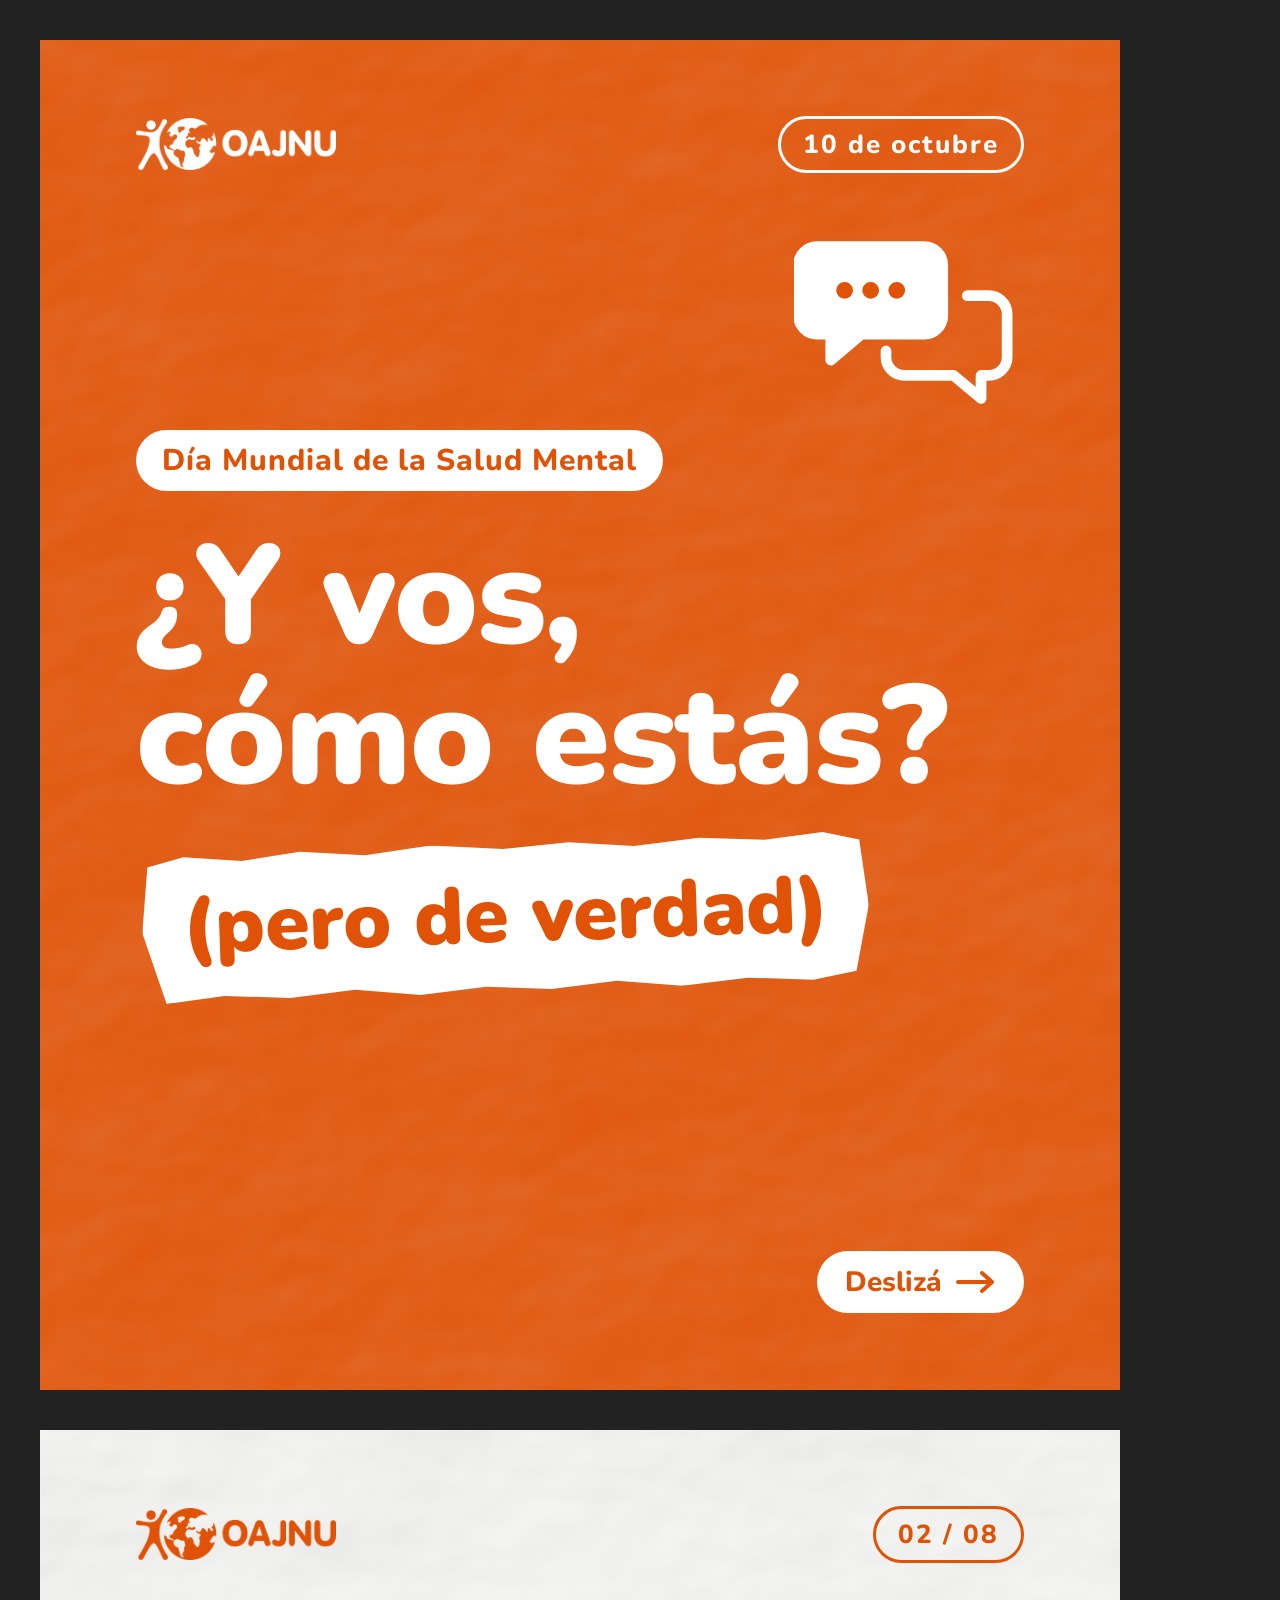
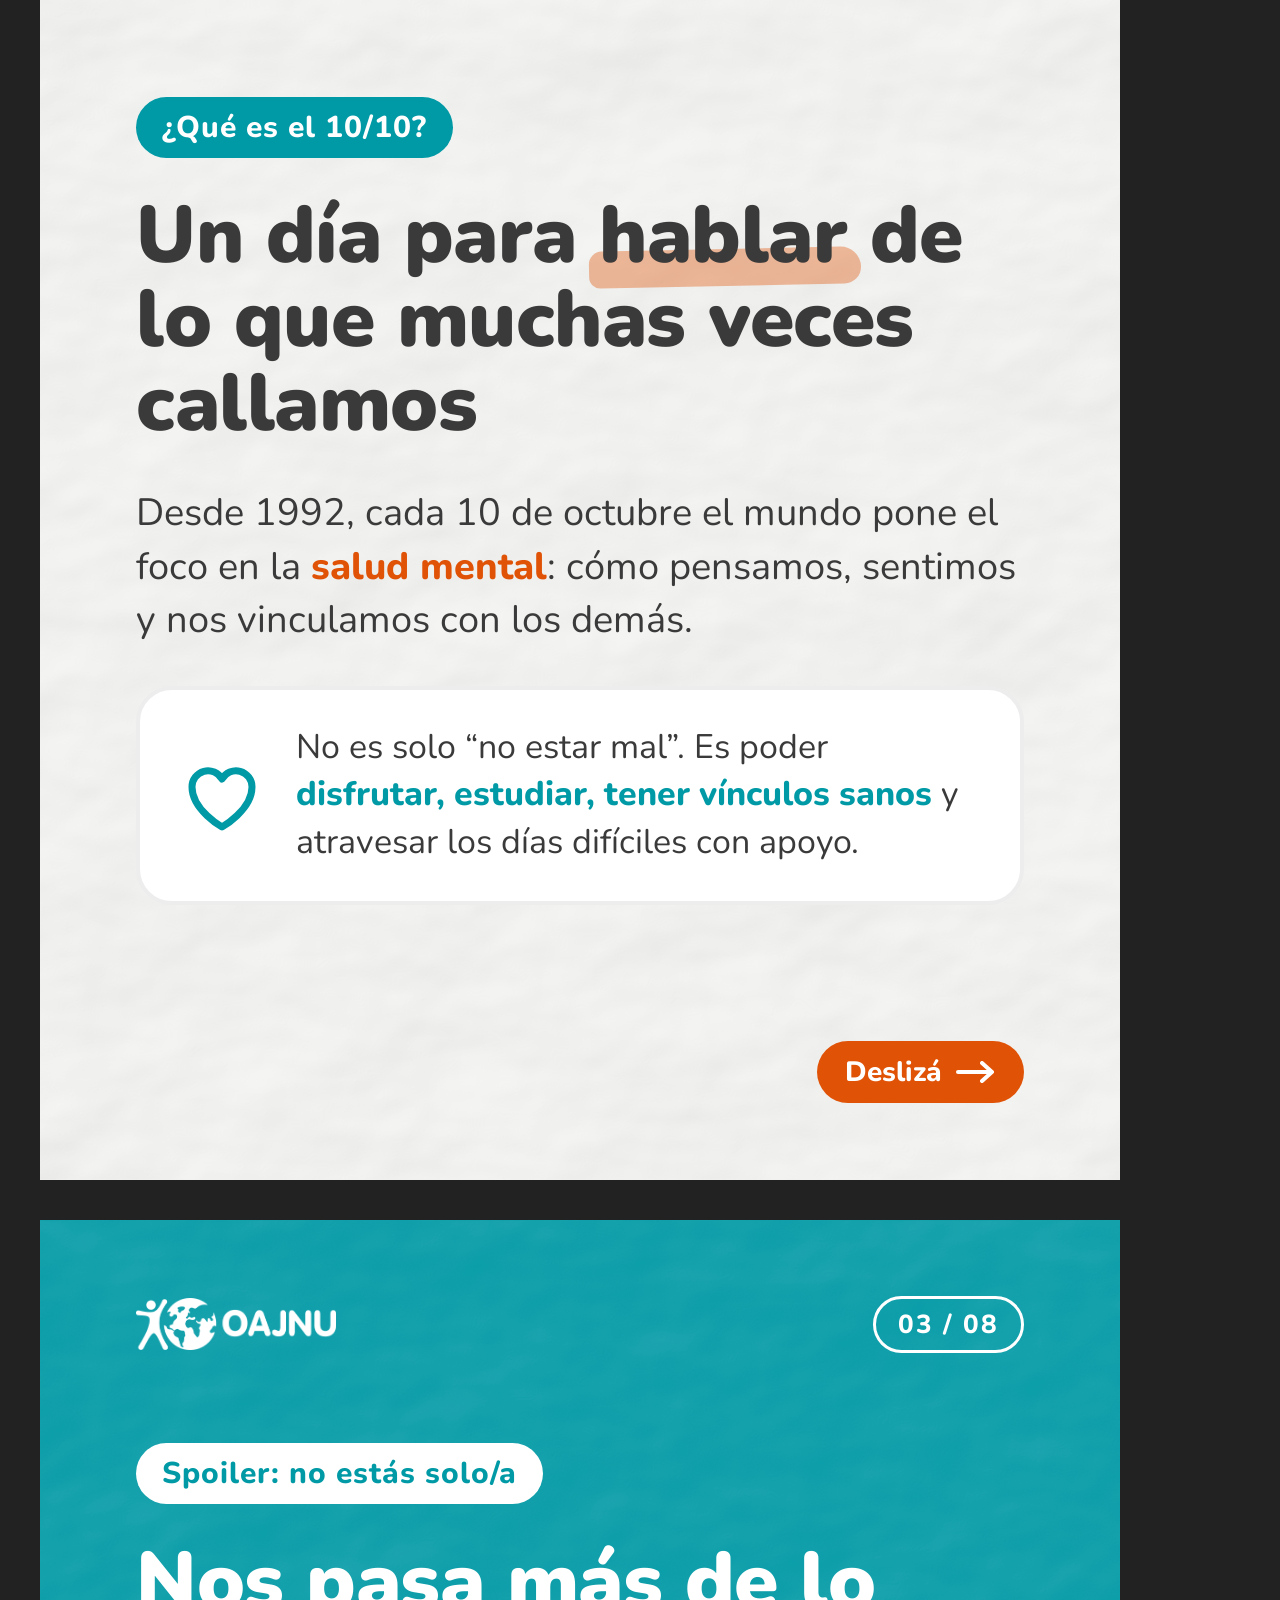
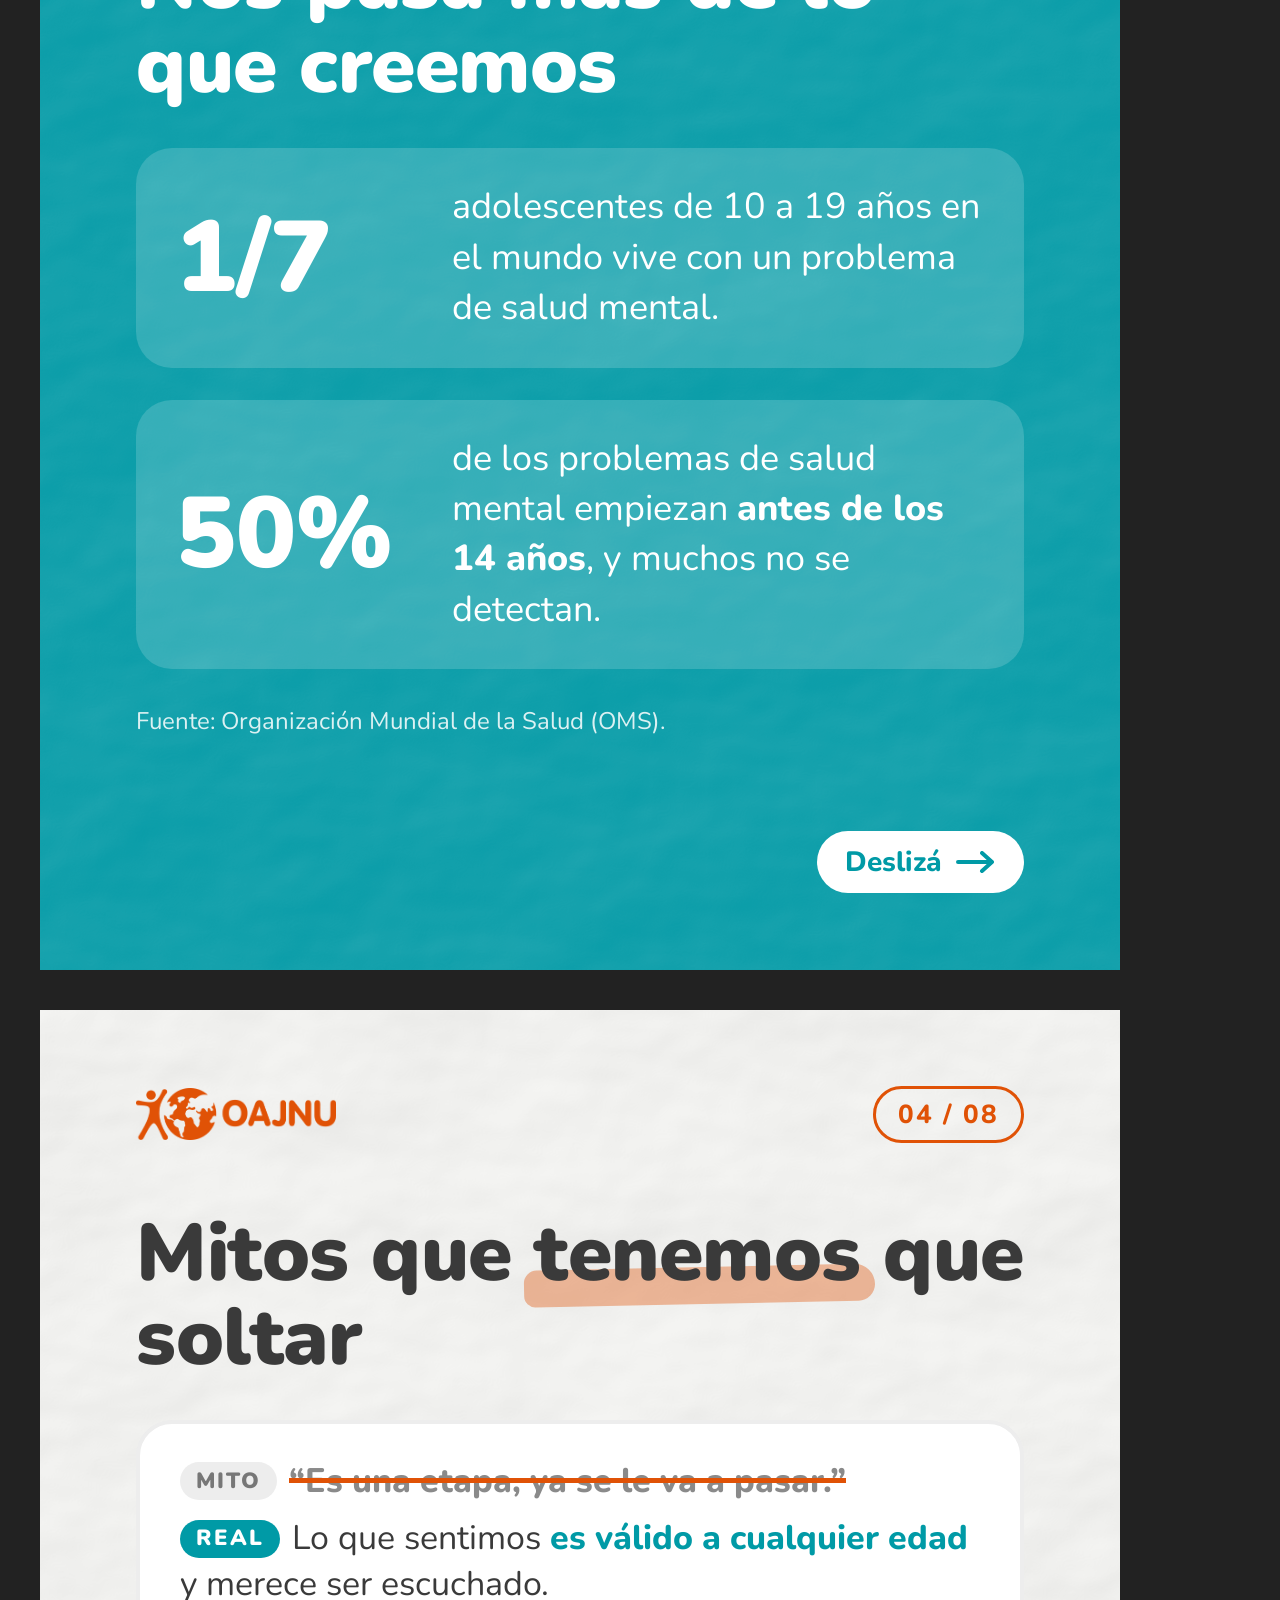
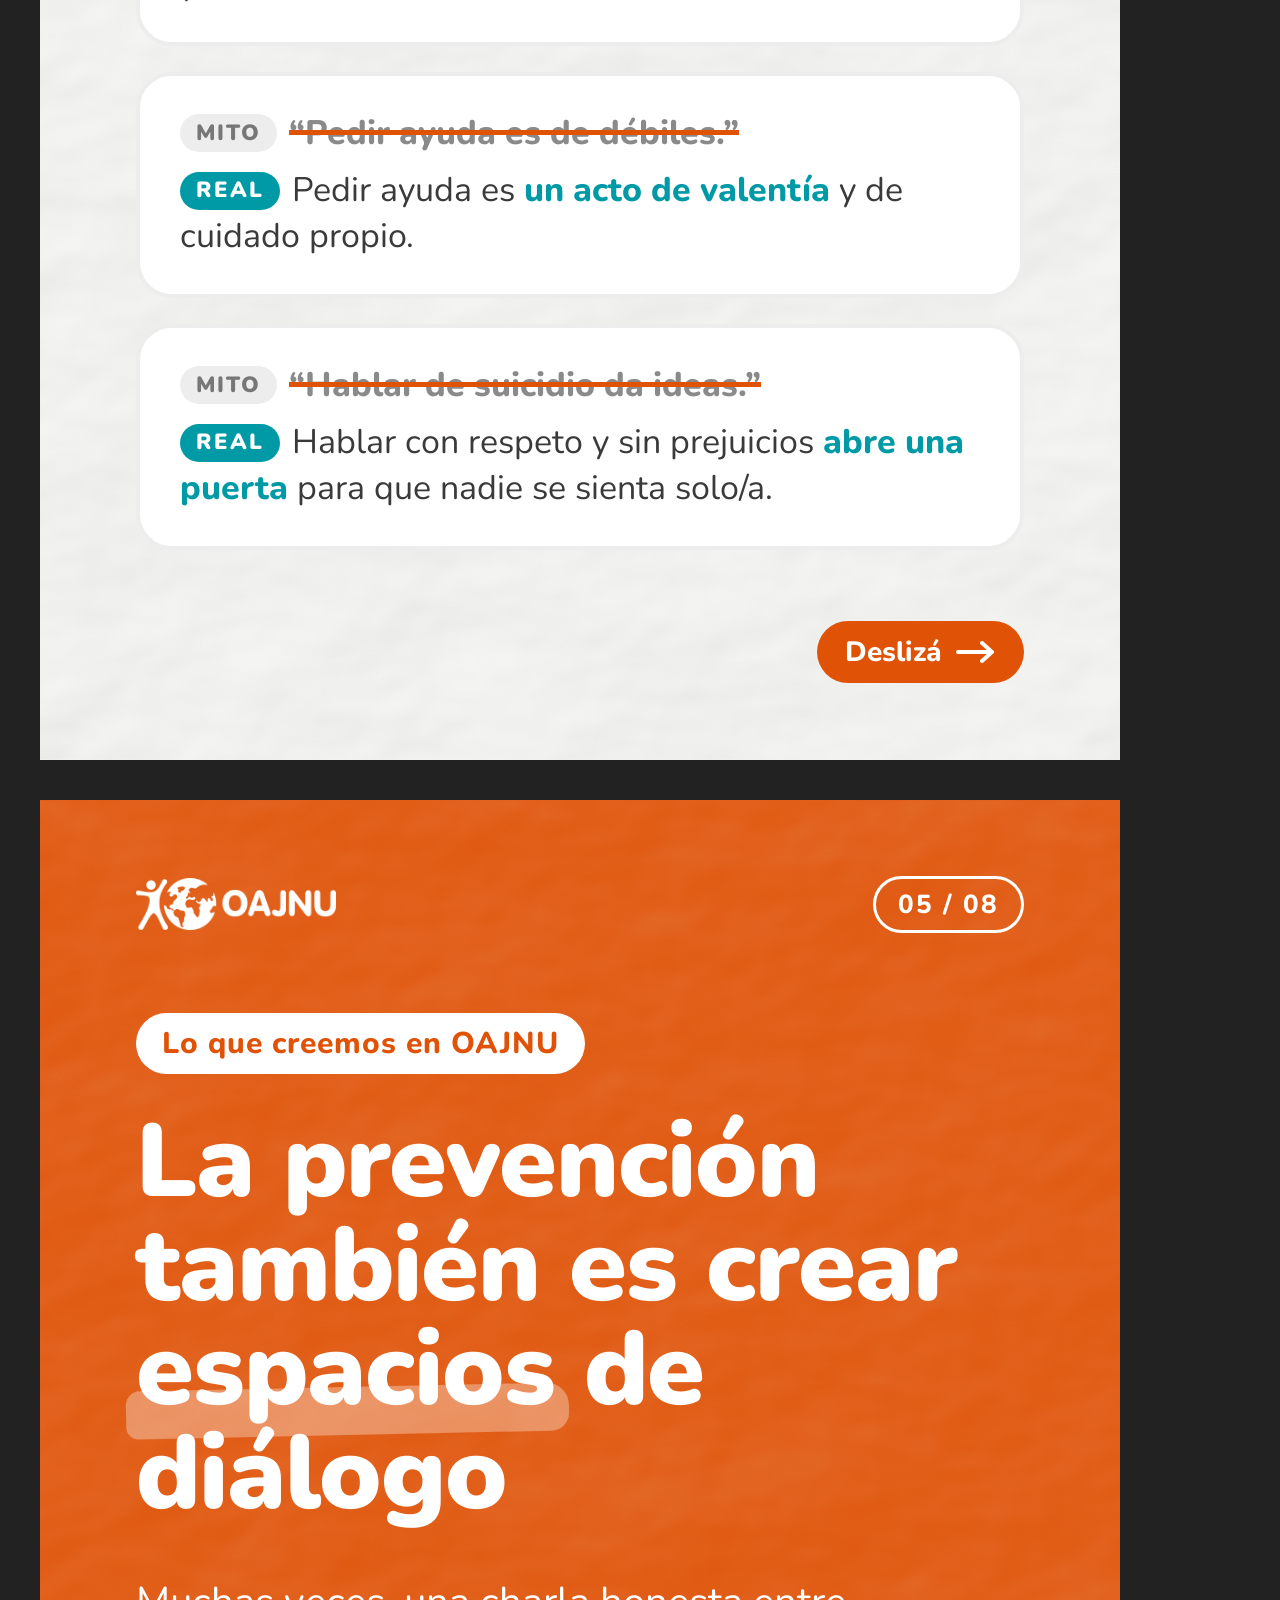
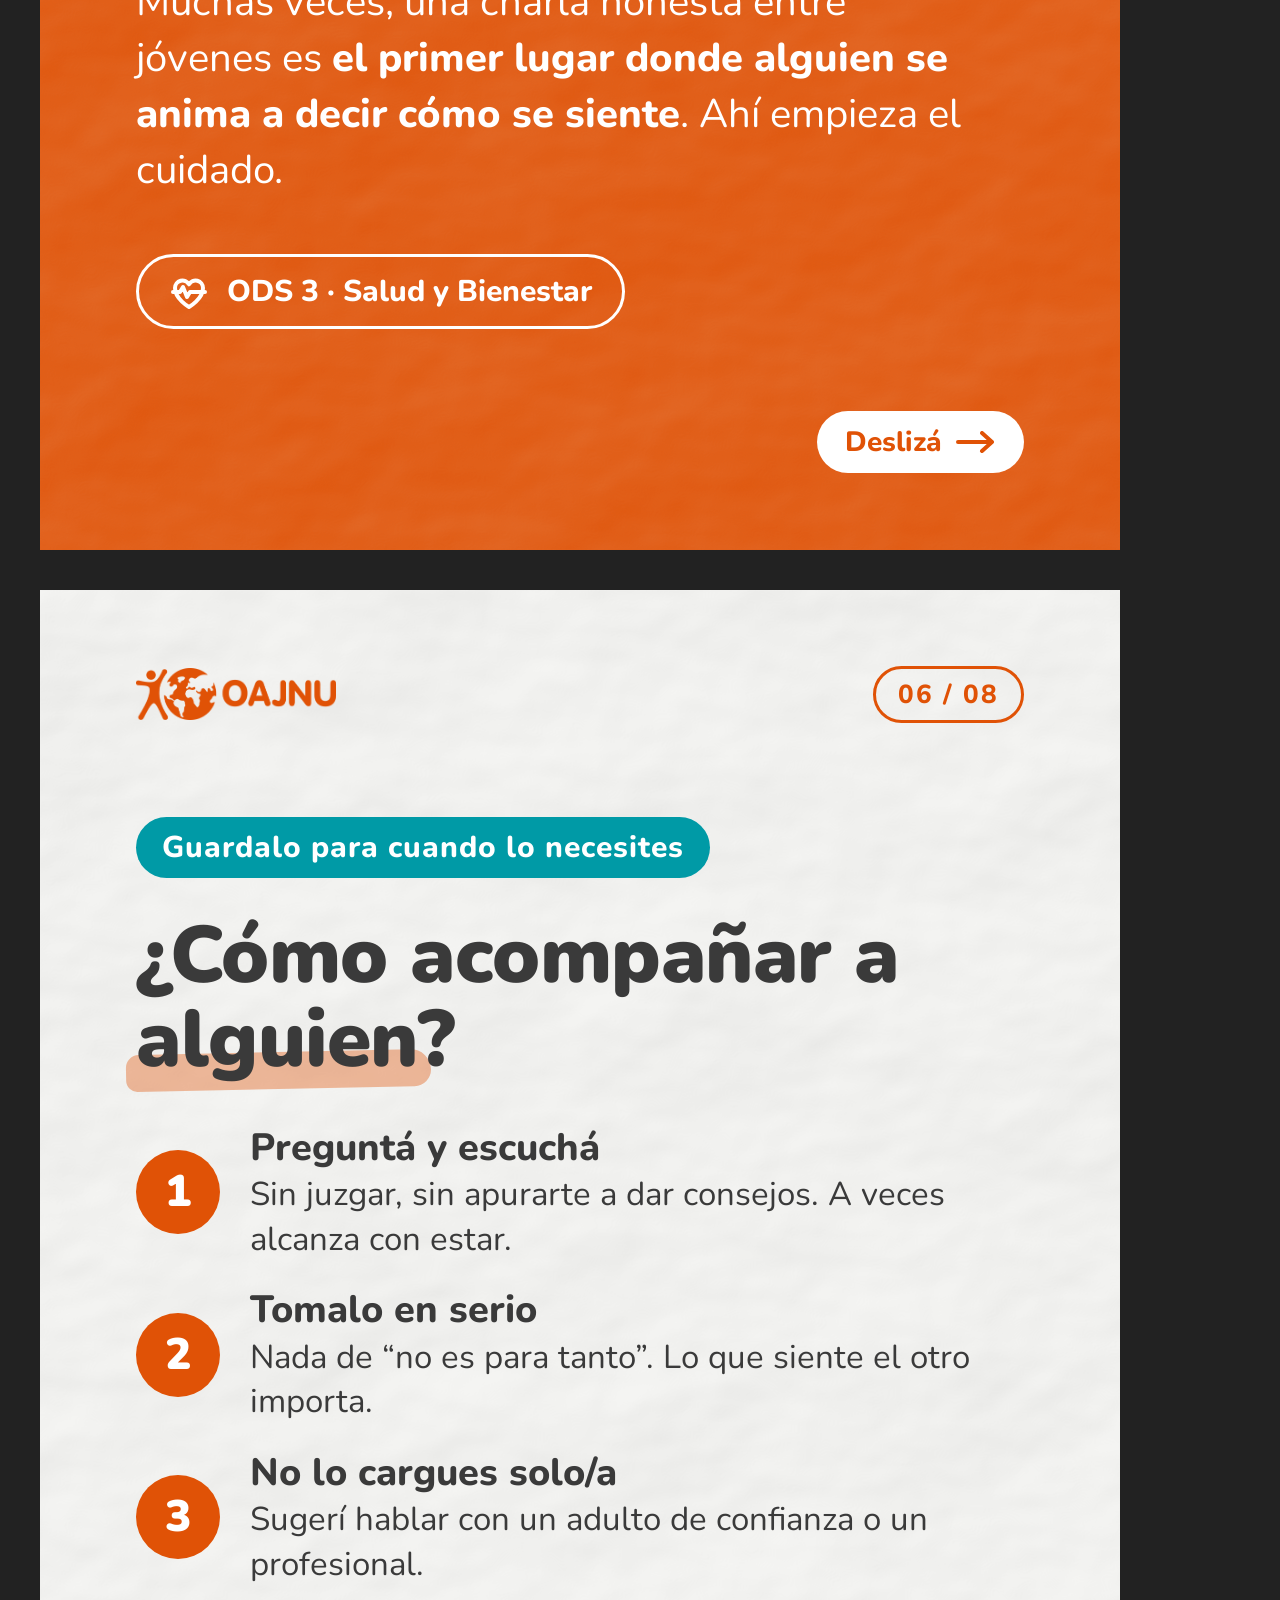
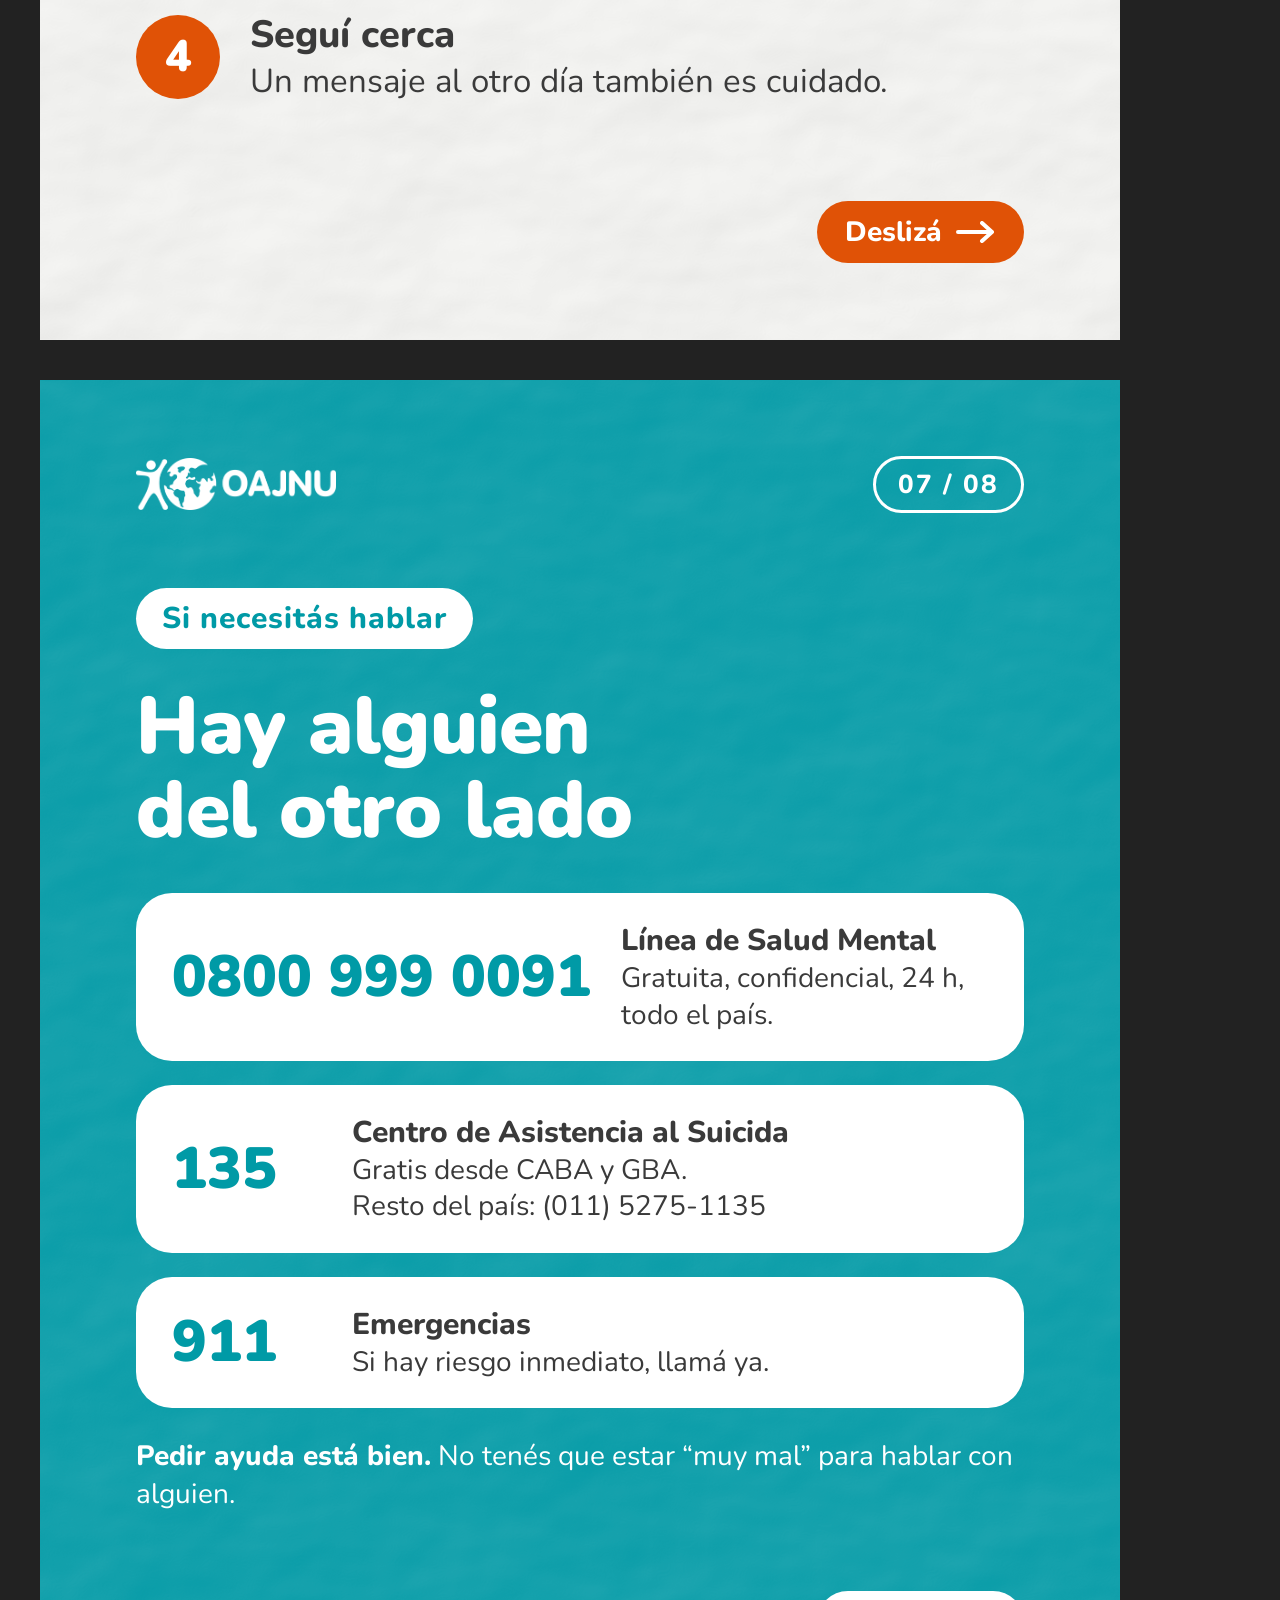
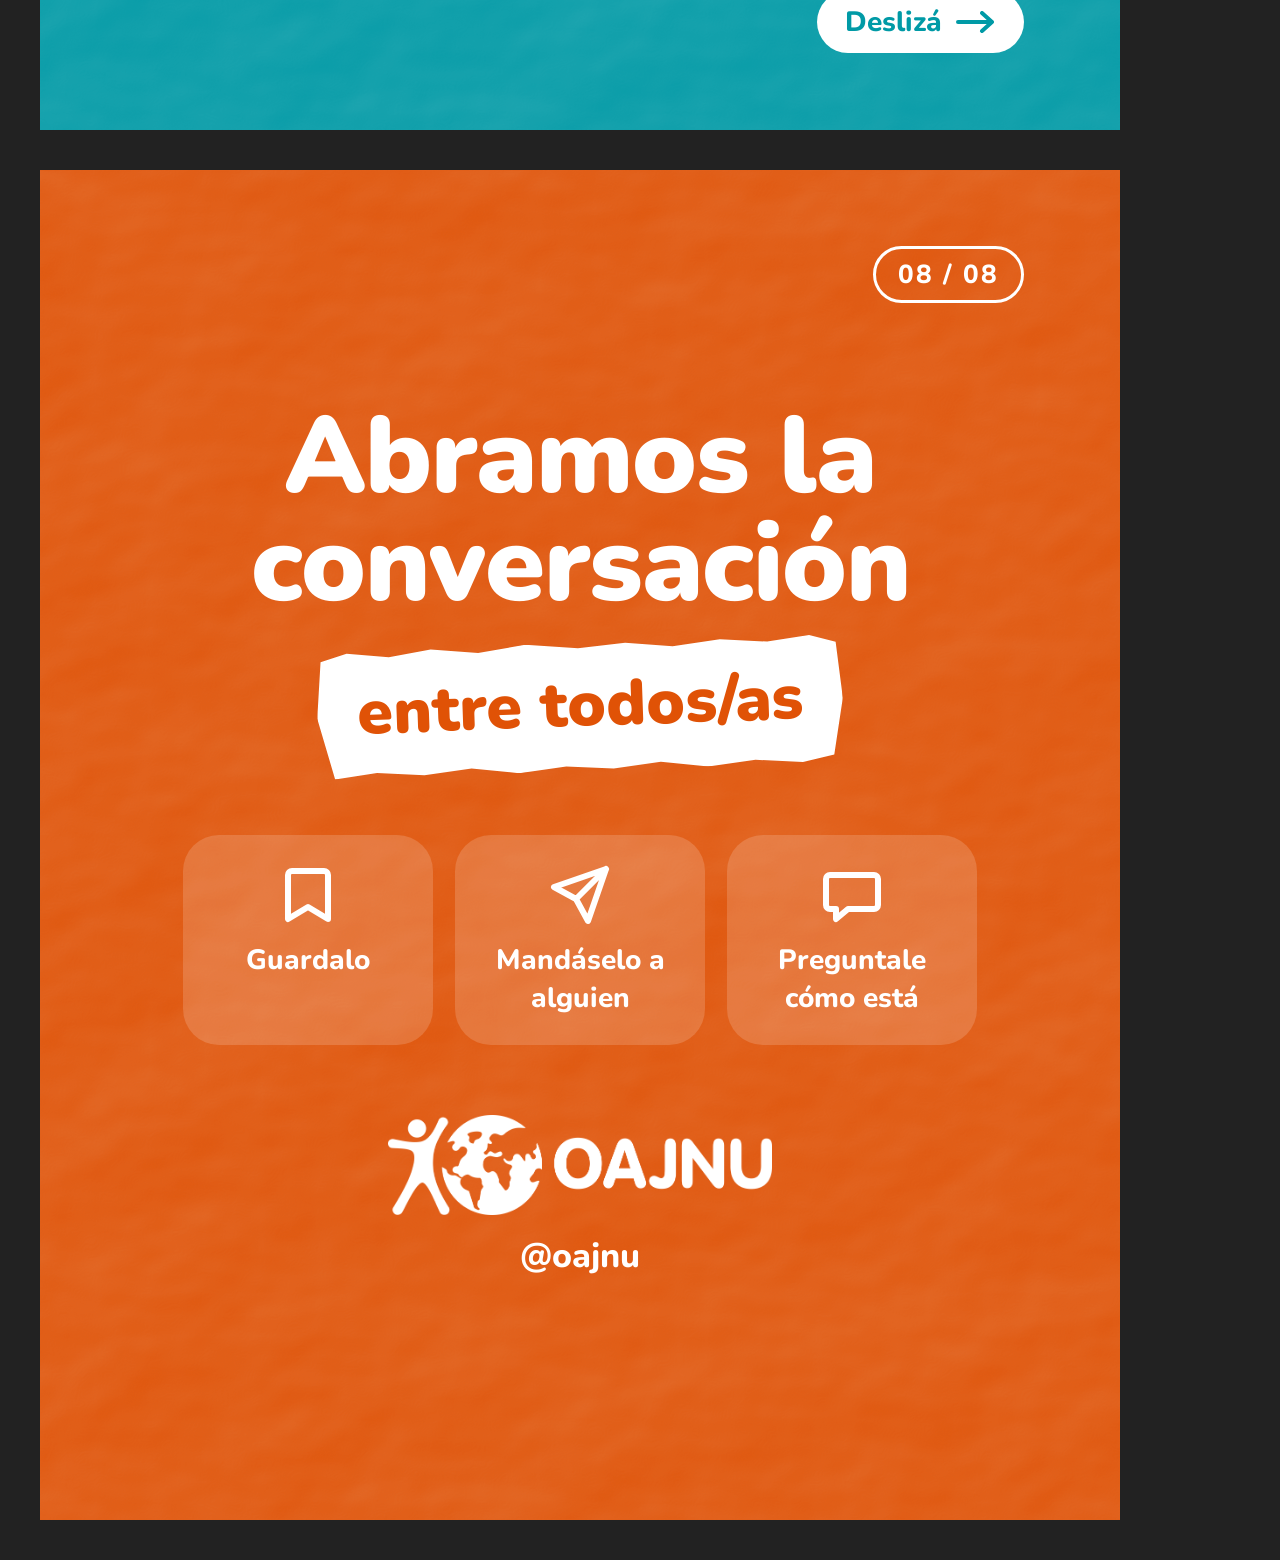
==== commit a75e8d2f: "Ajustes al carrusel: portada sin bajada, 1/7, líneas de ayuda y títulos en dos líneas Co-Authored-By" ====
--- a/carrusel-salud-mental/carrusel.html
+++ b/carrusel-salud-mental/carrusel.html
@@ -110,8 +110,8 @@
 
   /* ---------- Placa 1: portada ---------- */
   .portada .cuerpo { justify-content: center; }
-  .portada h1 { font-size: 132px; }
-  .portada .papelito { font-weight: 900; font-size: 76px; margin-top: 28px; margin-left: 6px; }
+  .portada h1 { font-size: 140px; }
+  .portada .papelito { font-weight: 900; font-size: 80px; margin-top: 36px; margin-left: 6px; }
   .portada .bajada { font-size: 40px; line-height: 1.35; margin-top: 52px; max-width: 800px; }
   .burbujas { position: absolute; right: 96px; top: 176px; width: 230px; z-index: 1; }
 
@@ -122,7 +122,7 @@
   /* ---------- Placa 3: datos ---------- */
   .datos { display: flex; flex-direction: column; gap: 32px; }
   .dato { display: flex; gap: 36px; align-items: center; }
-  .dato .num { font-weight: 900; font-size: 100px; line-height: 1; min-width: 300px; white-space: nowrap; }
+  .dato .num { font-weight: 900; font-size: 100px; line-height: 1; min-width: 240px; white-space: nowrap; }
   .dato p { font-size: 36px; }
   .fuente { font-size: 24px; opacity: 0.85; margin-top: 36px; }
 
@@ -212,7 +212,6 @@
     <span class="etiqueta">Día Mundial de la Salud Mental</span>
     <h1>¿Y vos,<br>cómo estás?</h1>
     <span class="papelito">(pero de verdad)</span>
-    <p class="bajada">Hoy hablamos de algo que nos importa: <strong>cuidarnos entre pares</strong>.</p>
   </div>
   <div class="pie">
     <span></span>
@@ -256,7 +255,7 @@
     <h2>Nos pasa más de lo que creemos</h2>
     <div class="datos">
       <div class="dato tarjeta">
-        <span class="num">1 de 7</span>
+        <span class="num">1/7</span>
         <p>adolescentes de 10 a 19 años en el mundo vive con un problema de salud mental.</p>
       </div>
       <div class="dato tarjeta">
@@ -356,7 +355,7 @@
   </div>
   <div class="cuerpo">
     <span class="etiqueta">Si necesitás hablar</span>
-    <h2>Hay alguien del otro lado</h2>
+    <h2>Hay alguien<br>del otro lado</h2>
     <div class="lineas">
       <div class="linea">
         <span class="tel">0800 999 0091</span>
@@ -364,7 +363,7 @@
       </div>
       <div class="linea">
         <span class="tel">135</span>
-        <p><strong>Centro de Asistencia al Suicida</strong>Gratis desde CABA y GBA. Resto del país: (011) 5275-1135.</p>
+        <p><strong>Centro de Asistencia al Suicida</strong>Gratis desde CABA y GBA.<br><span style="white-space:nowrap">Resto del país: (011) 5275-1135</span></p>
       </div>
       <div class="linea">
         <span class="tel">911</span>
@@ -400,7 +399,7 @@
       </div>
       <div class="accion">
         <svg viewBox="0 0 64 64" fill="none" stroke="#fff" stroke-width="6" stroke-linecap="round" stroke-linejoin="round"><path d="M10 12h44a4 4 0 0 1 4 4v26a4 4 0 0 1-4 4H28l-12 10V46h-6a4 4 0 0 1-4-4V16a4 4 0 0 1 4-4z"/></svg>
-        Preguntale cómo está
+        Preguntale<br>cómo está
       </div>
     </div>
     <img class="logo-grande" src="assets/logo-blanco.png" alt="OAJNU">
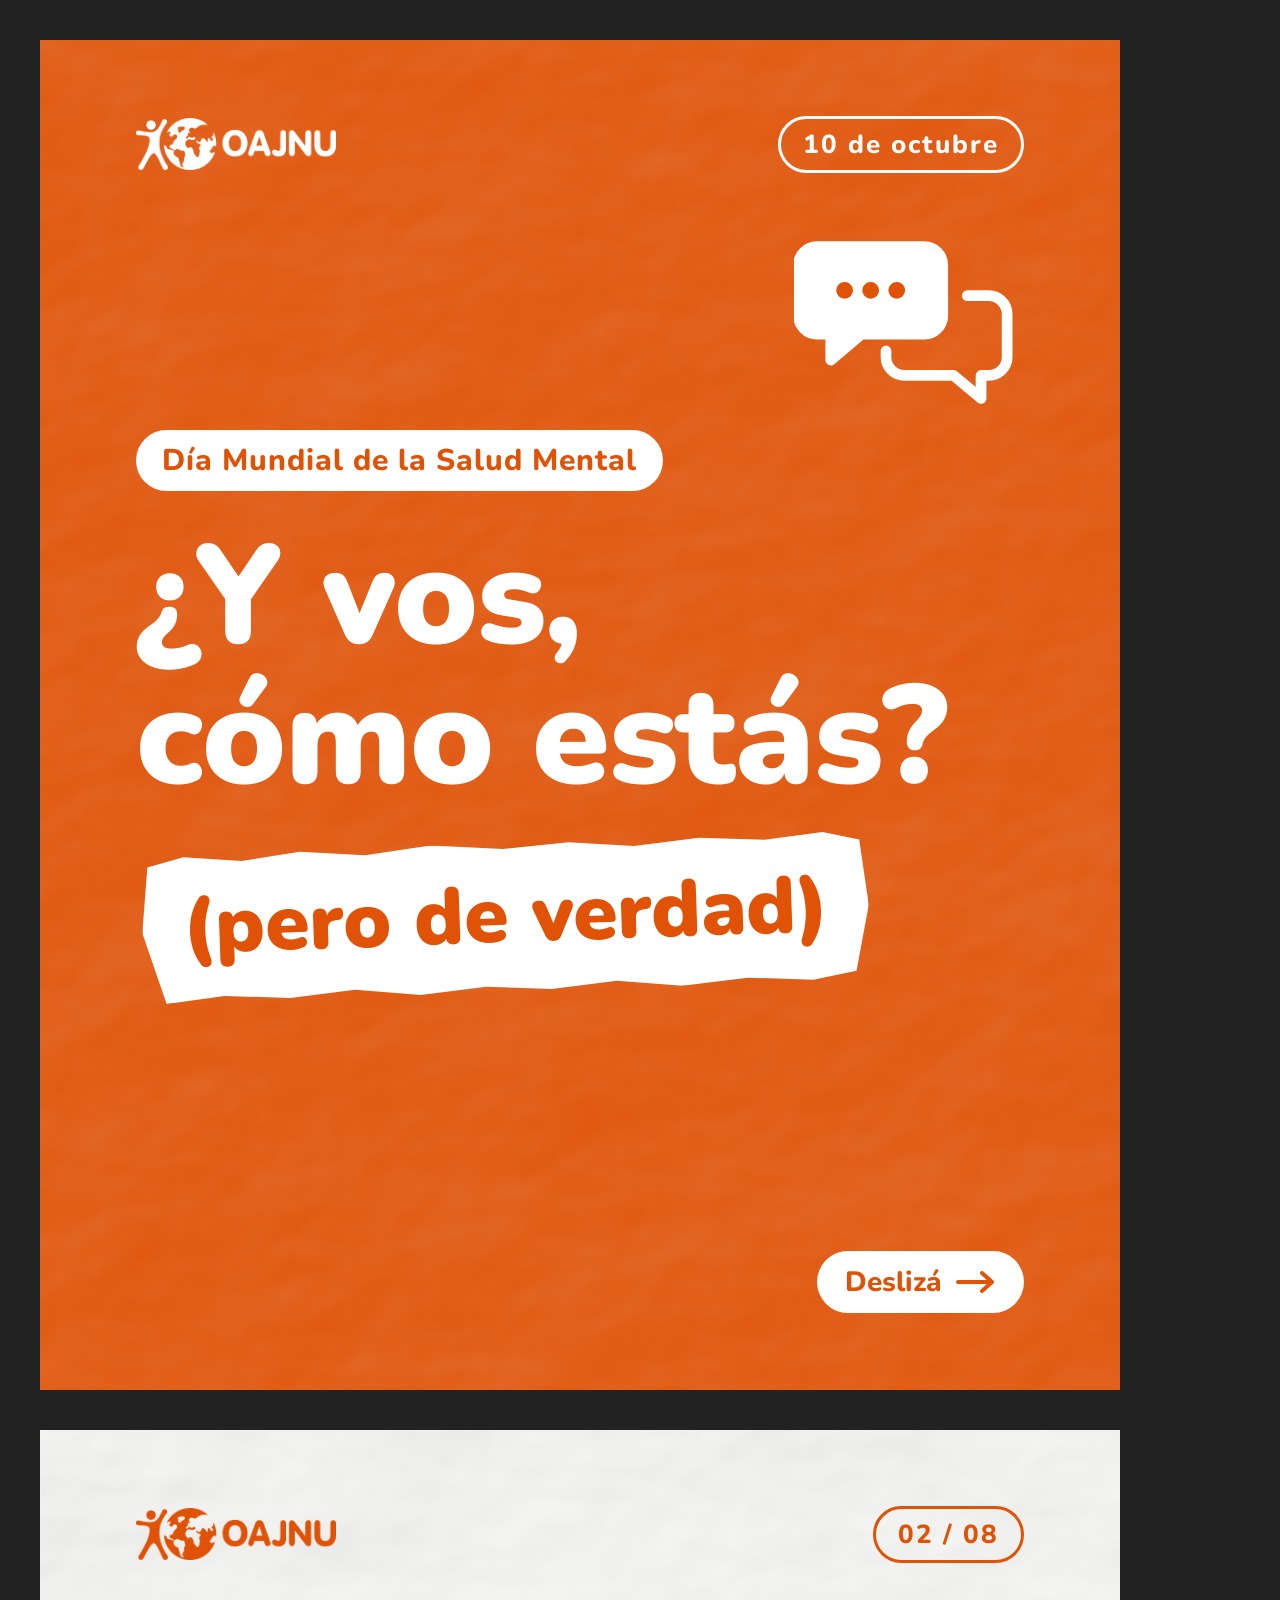
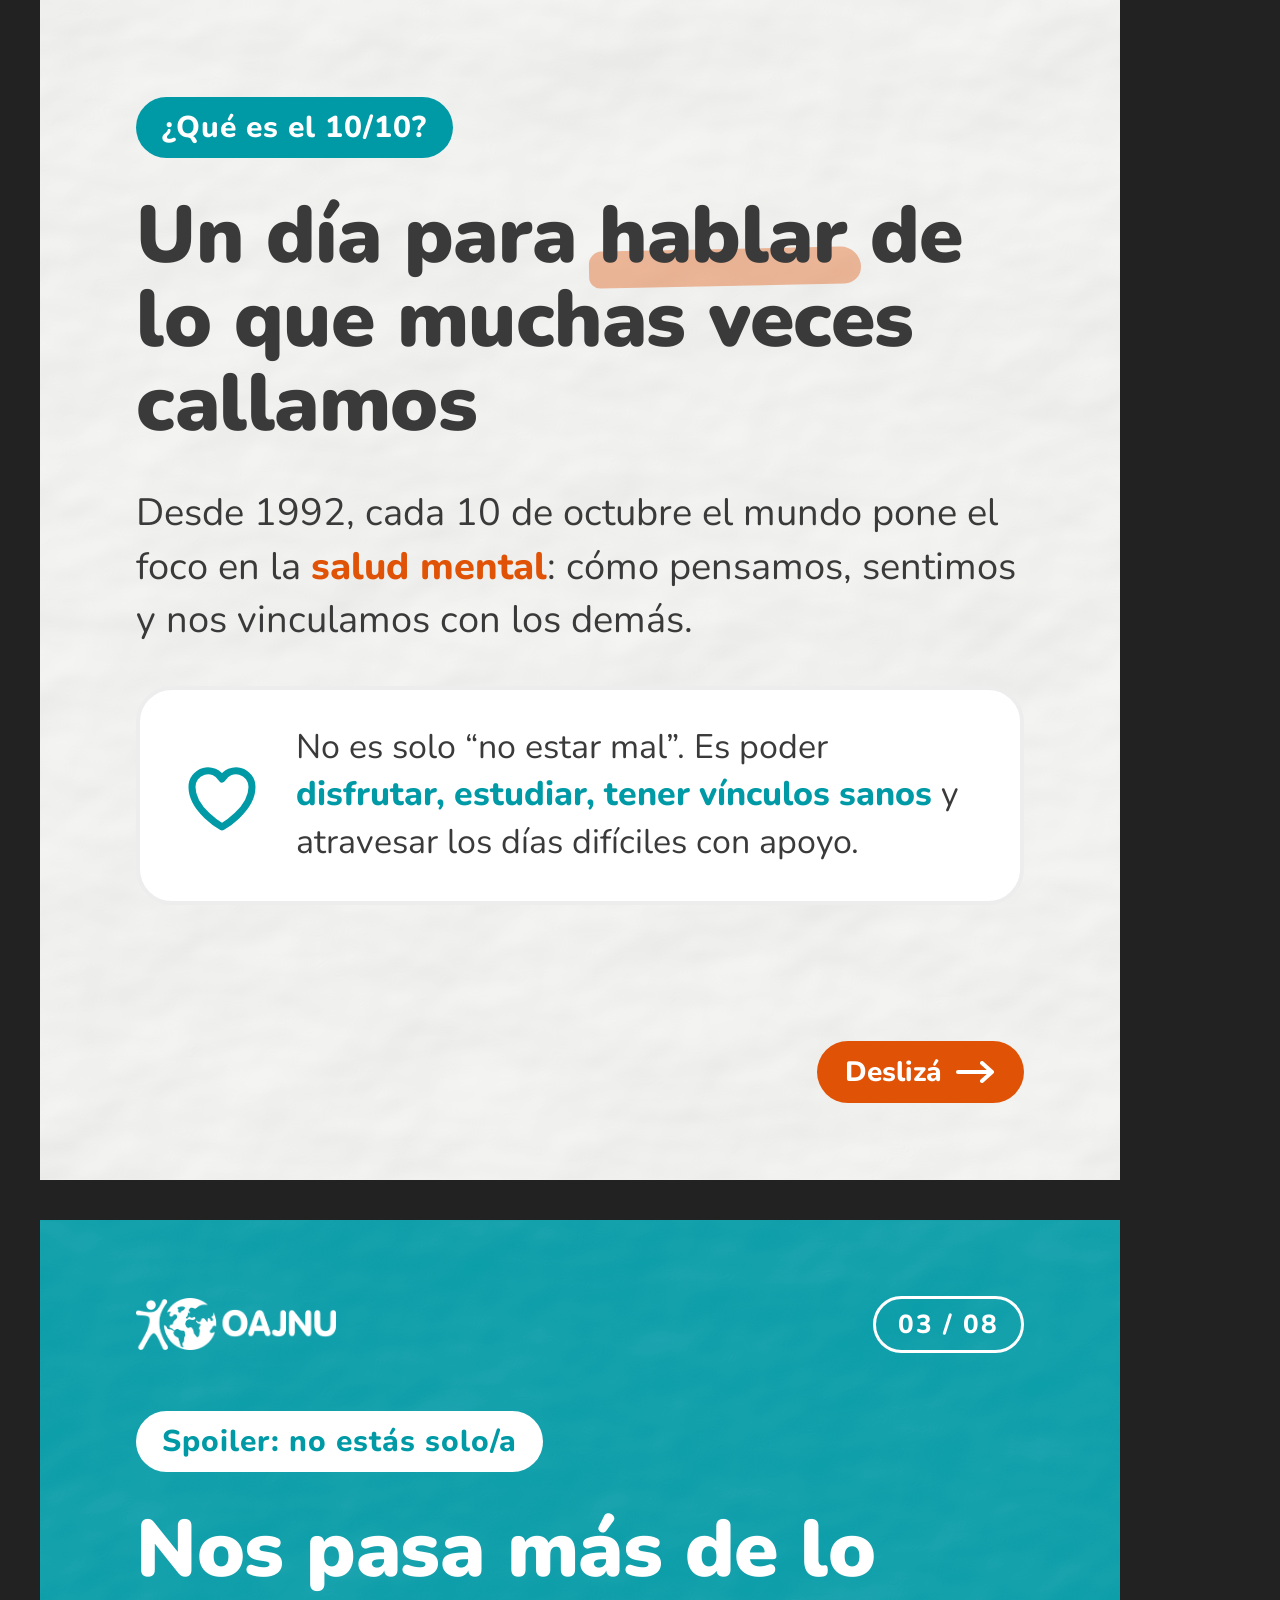
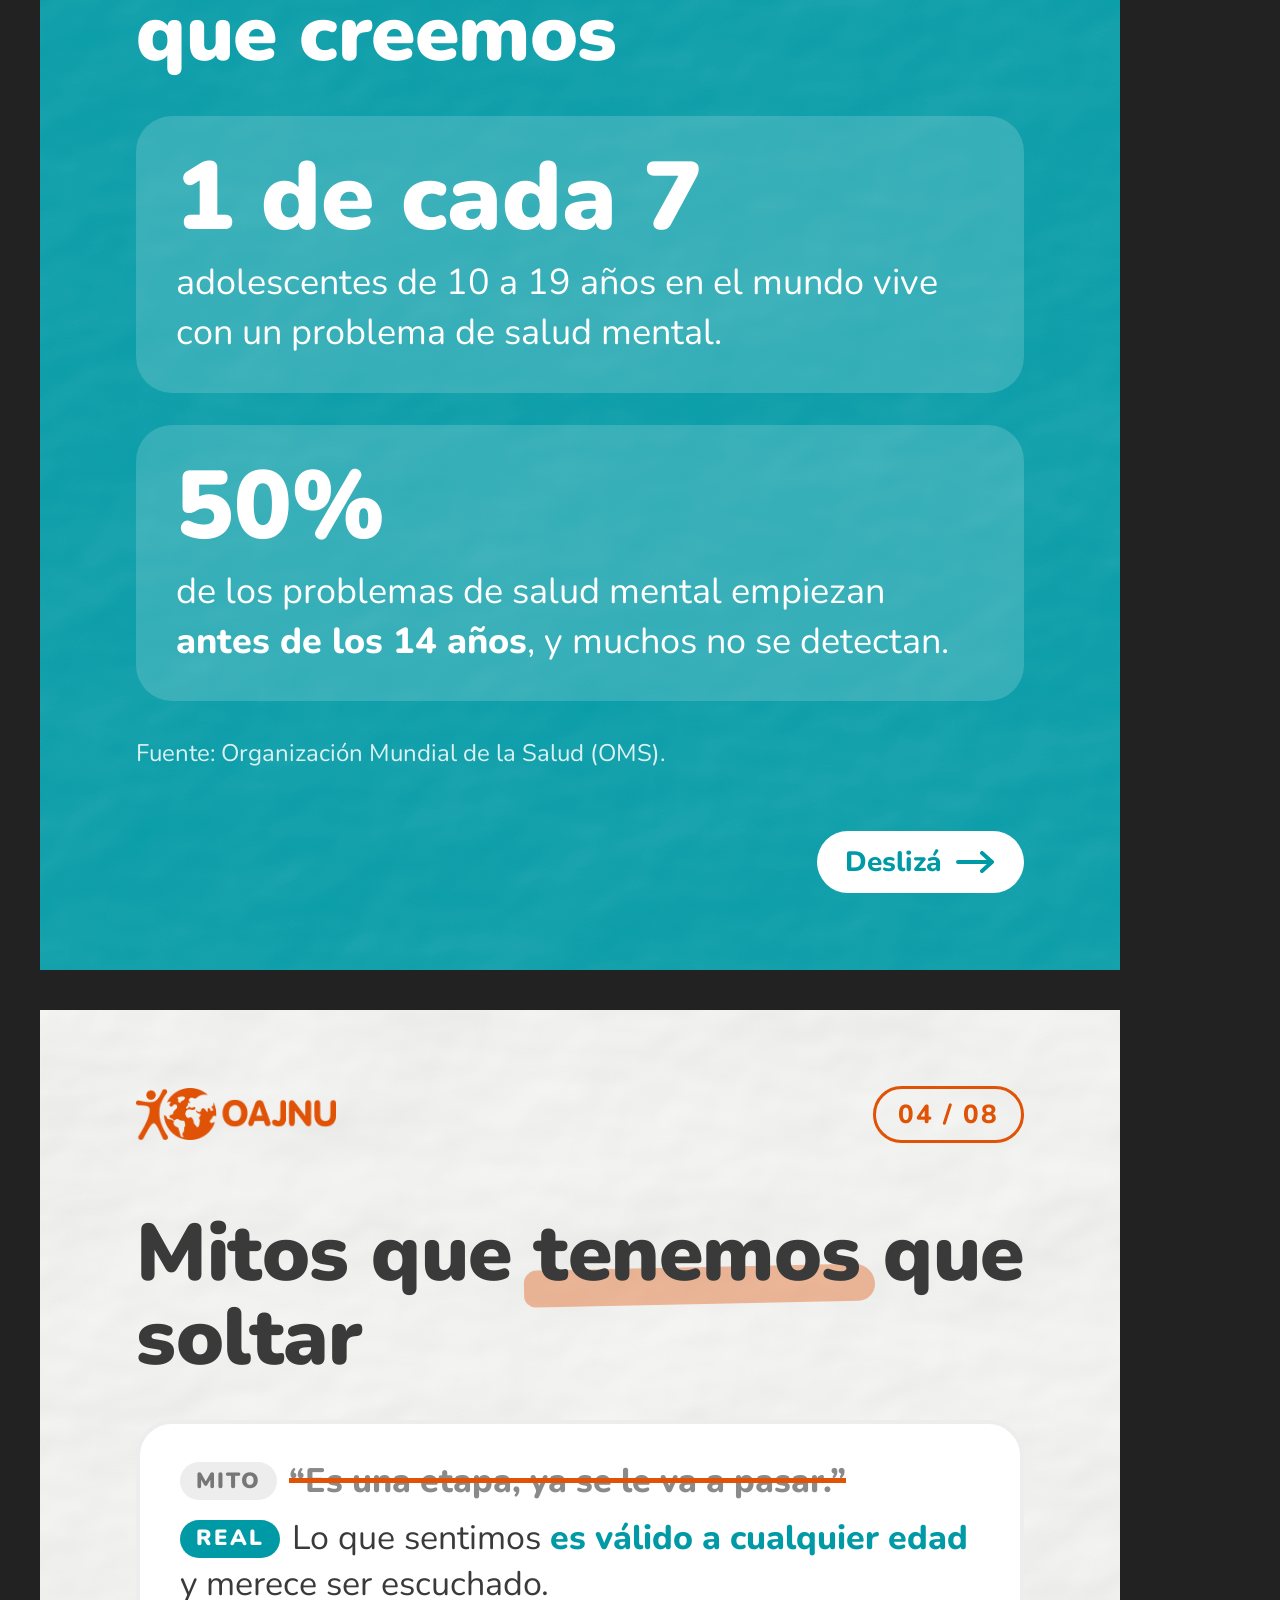
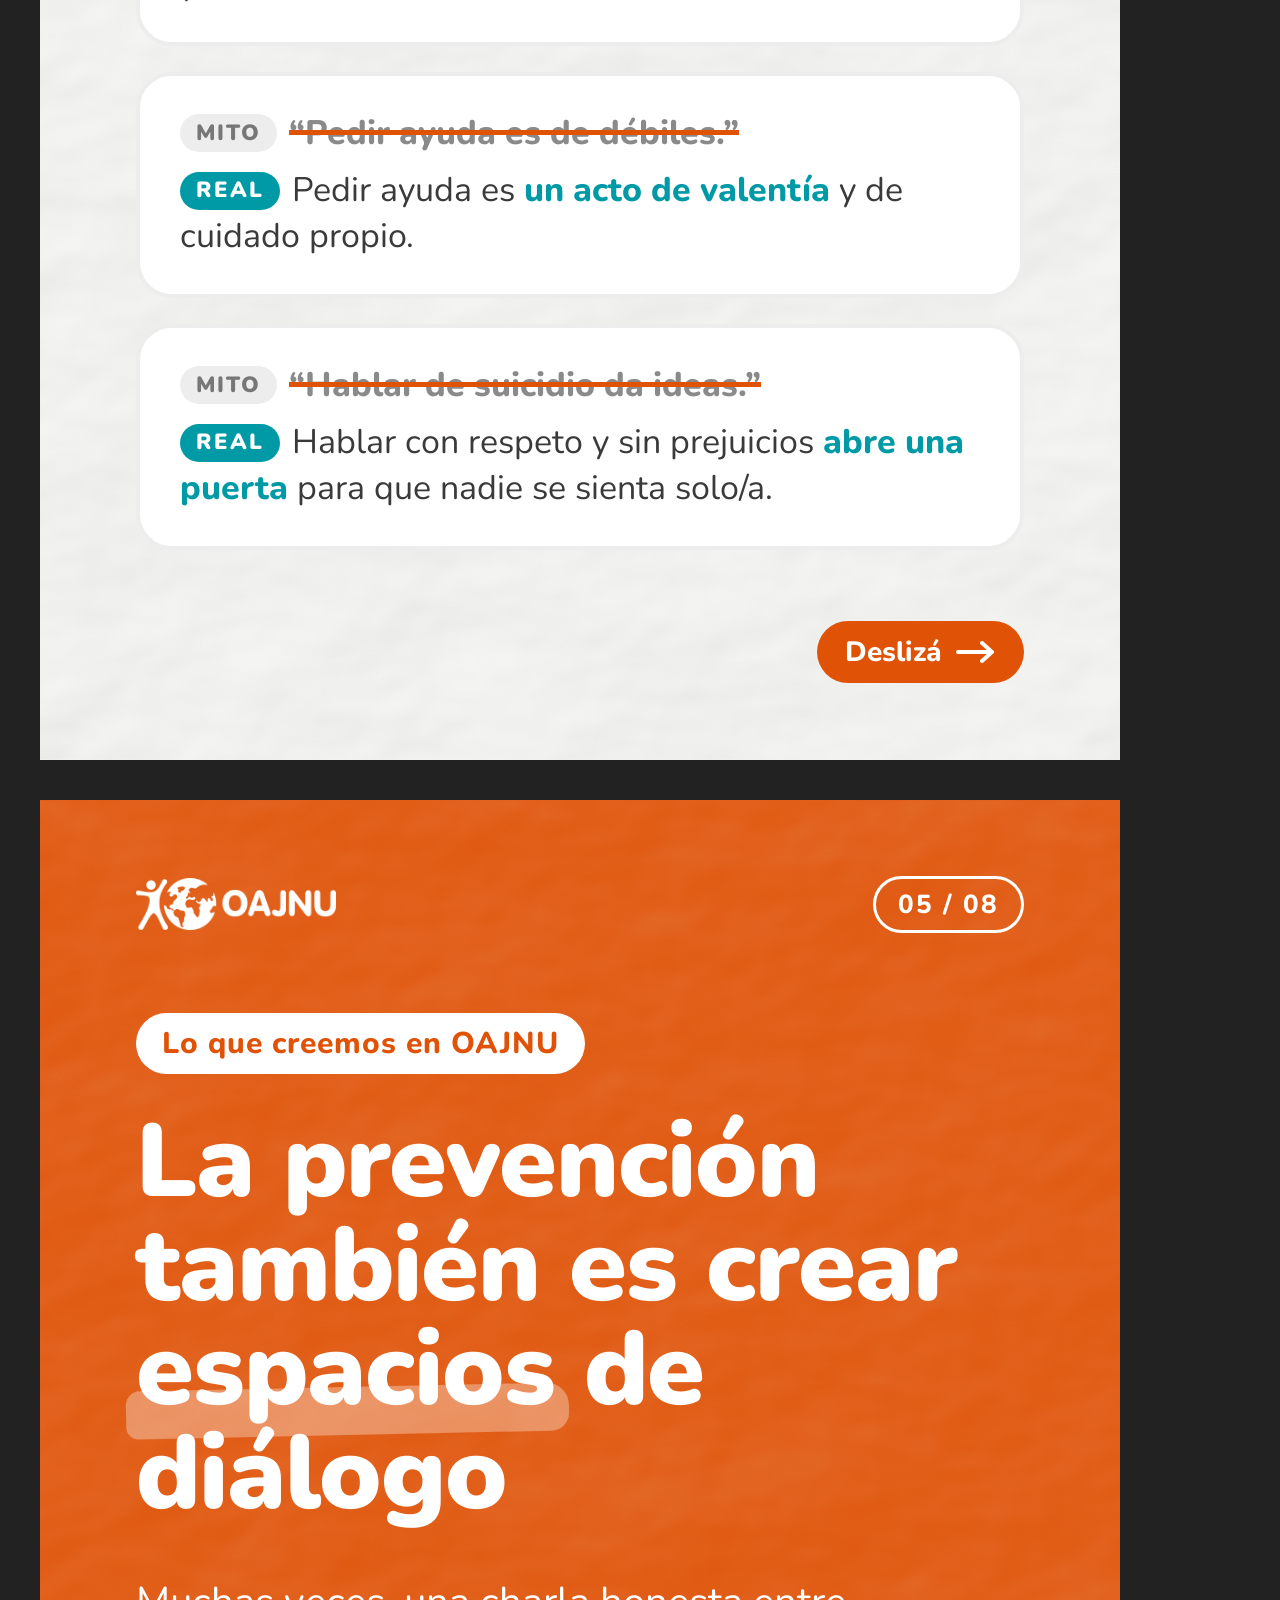
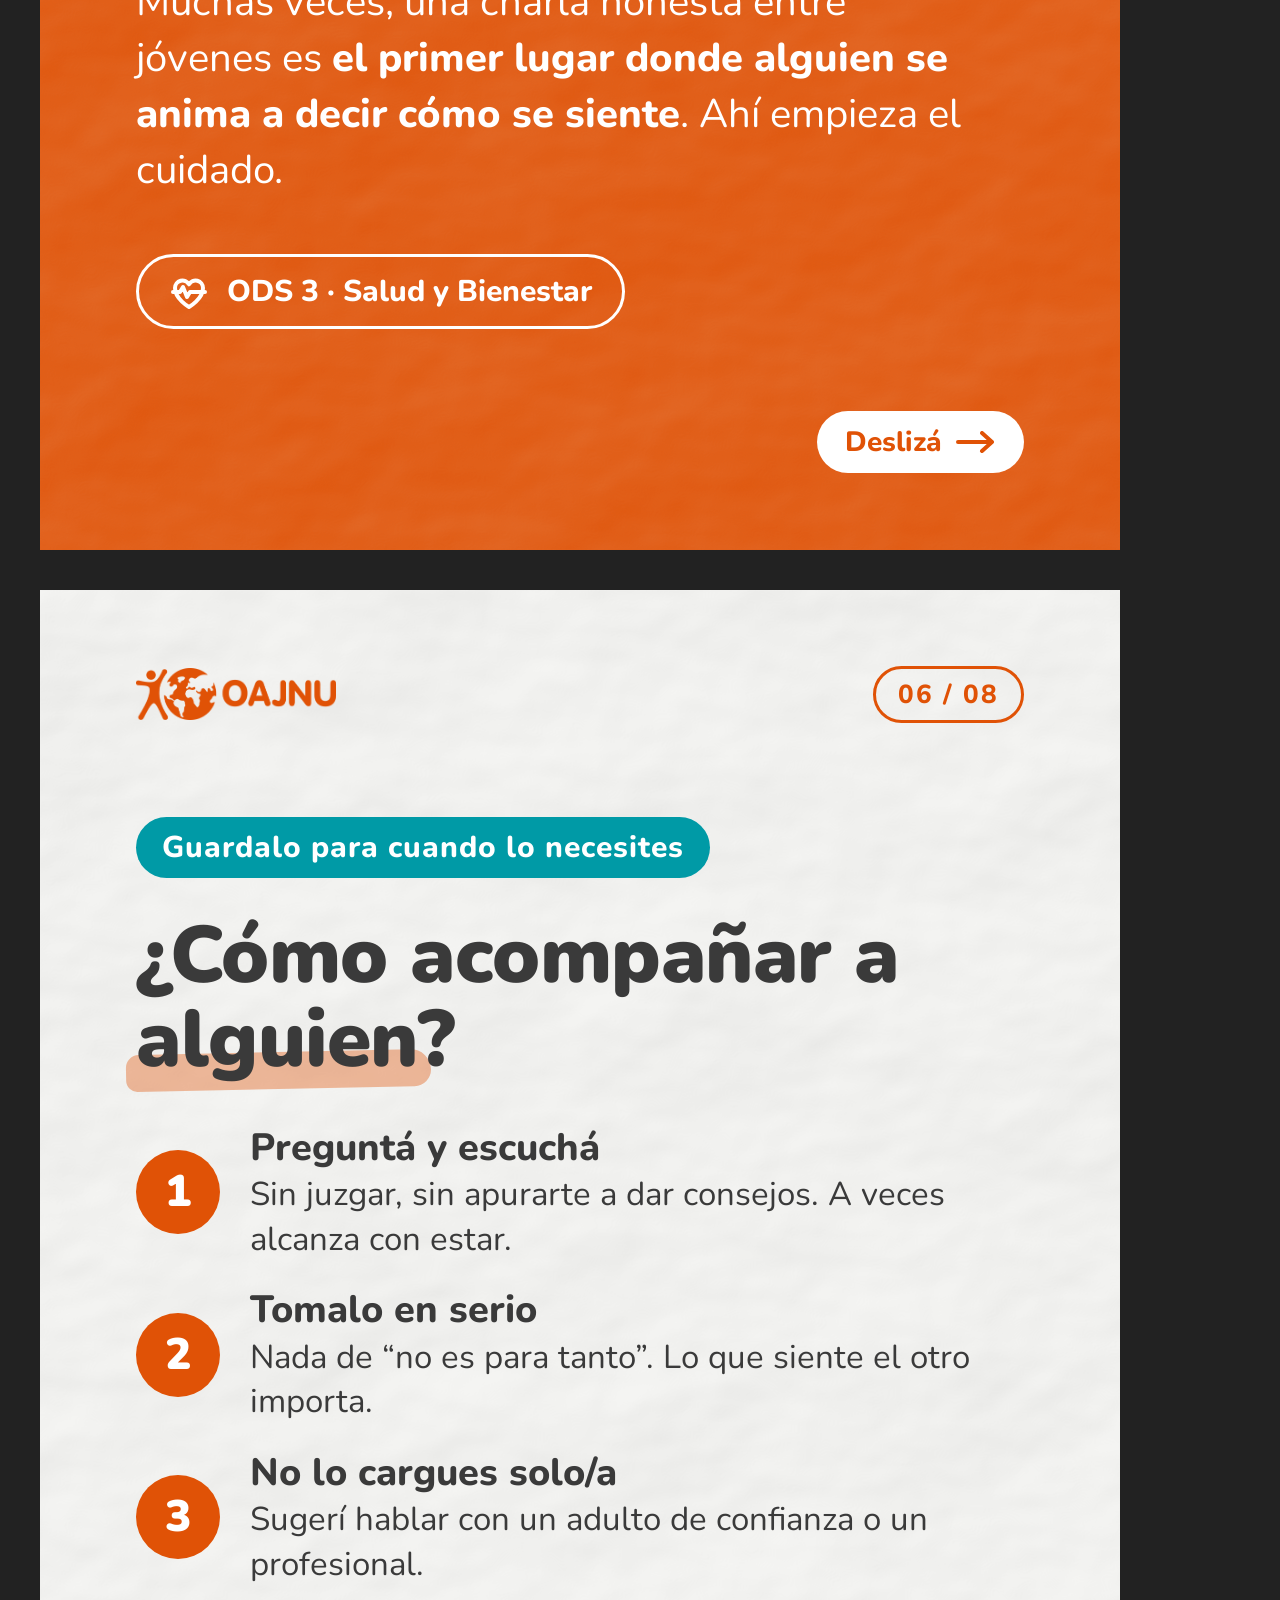
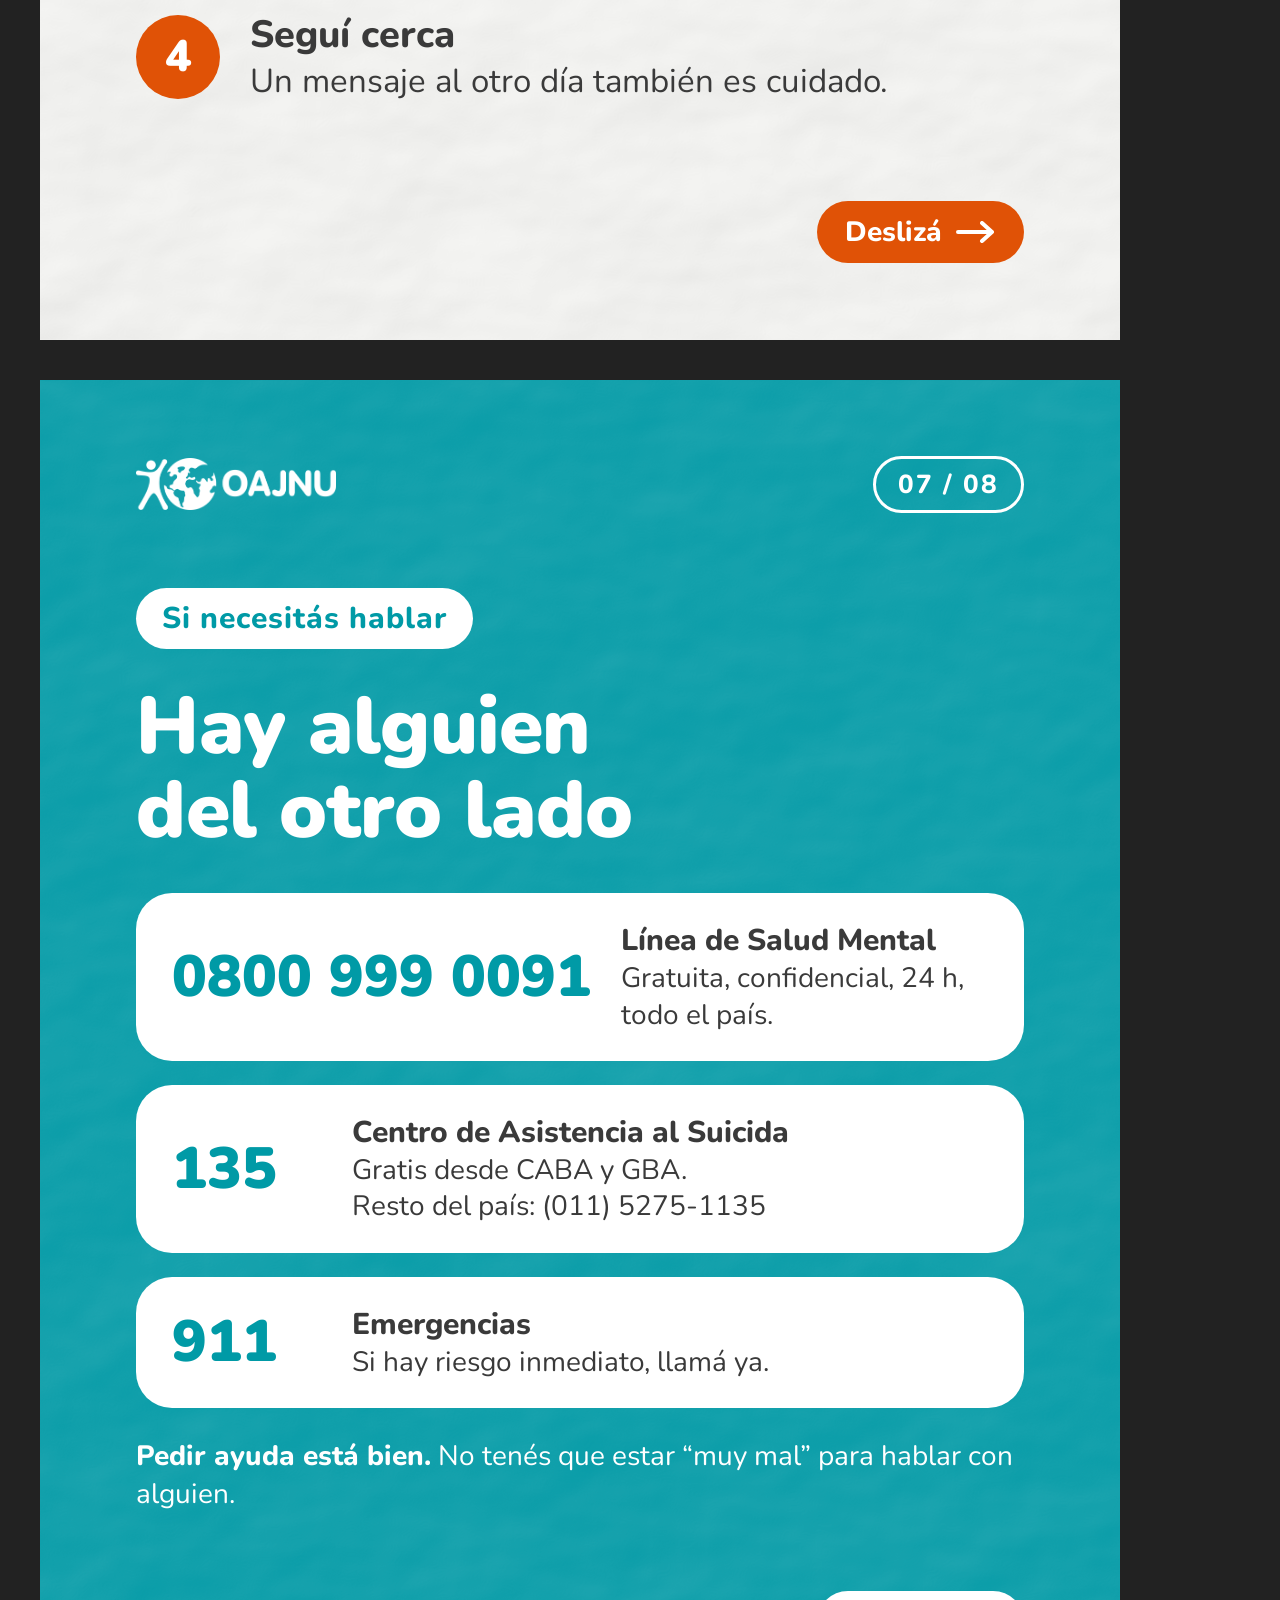
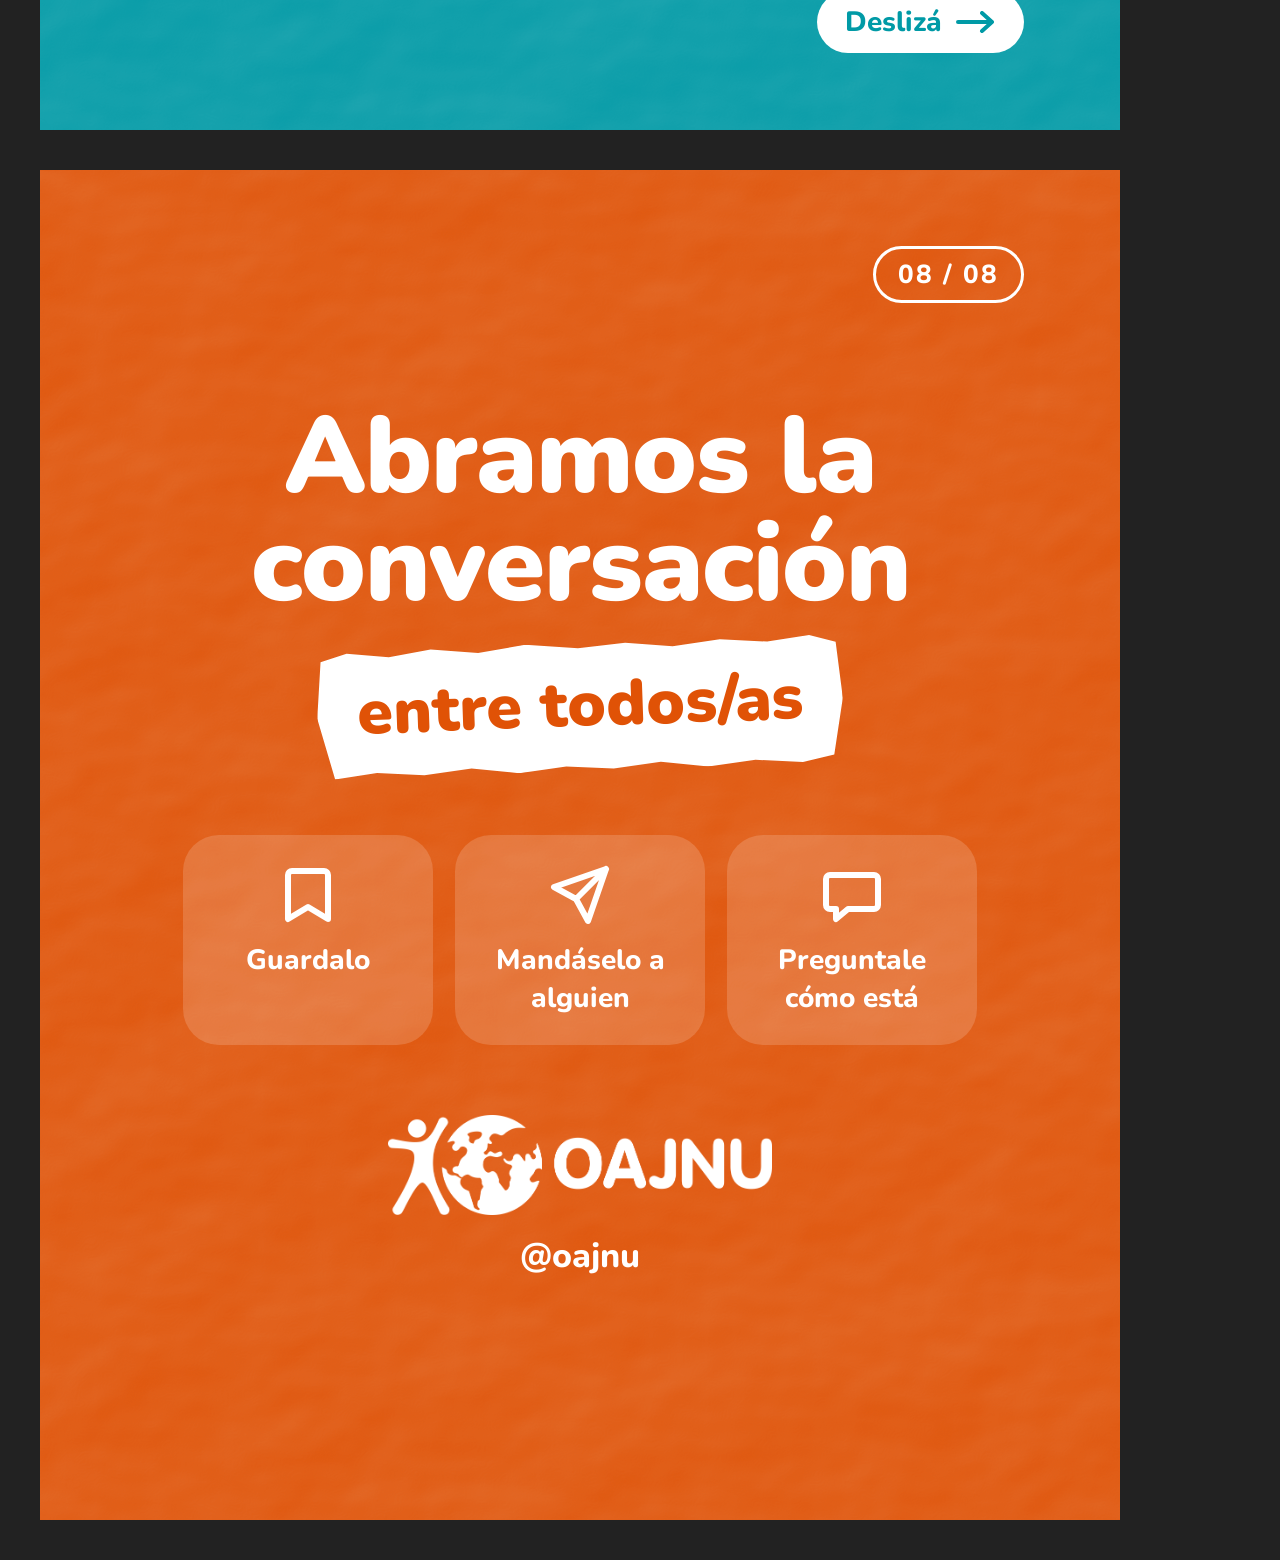
==== commit c854181a: "Placa 3: dato como "1 de cada 7" con número arriba y texto abajo Co-Authored-By: Claude Opus 5.5 <no" ====
--- a/carrusel-salud-mental/carrusel.html
+++ b/carrusel-salud-mental/carrusel.html
@@ -121,8 +121,8 @@
 
   /* ---------- Placa 3: datos ---------- */
   .datos { display: flex; flex-direction: column; gap: 32px; }
-  .dato { display: flex; gap: 36px; align-items: center; }
-  .dato .num { font-weight: 900; font-size: 100px; line-height: 1; min-width: 240px; white-space: nowrap; }
+  .dato { display: flex; flex-direction: column; gap: 12px; }
+  .dato .num { font-weight: 900; font-size: 96px; line-height: 1; white-space: nowrap; }
   .dato p { font-size: 36px; }
   .fuente { font-size: 24px; opacity: 0.85; margin-top: 36px; }
 
@@ -255,7 +255,7 @@
     <h2>Nos pasa más de lo que creemos</h2>
     <div class="datos">
       <div class="dato tarjeta">
-        <span class="num">1/7</span>
+        <span class="num">1 de cada 7</span>
         <p>adolescentes de 10 a 19 años en el mundo vive con un problema de salud mental.</p>
       </div>
       <div class="dato tarjeta">
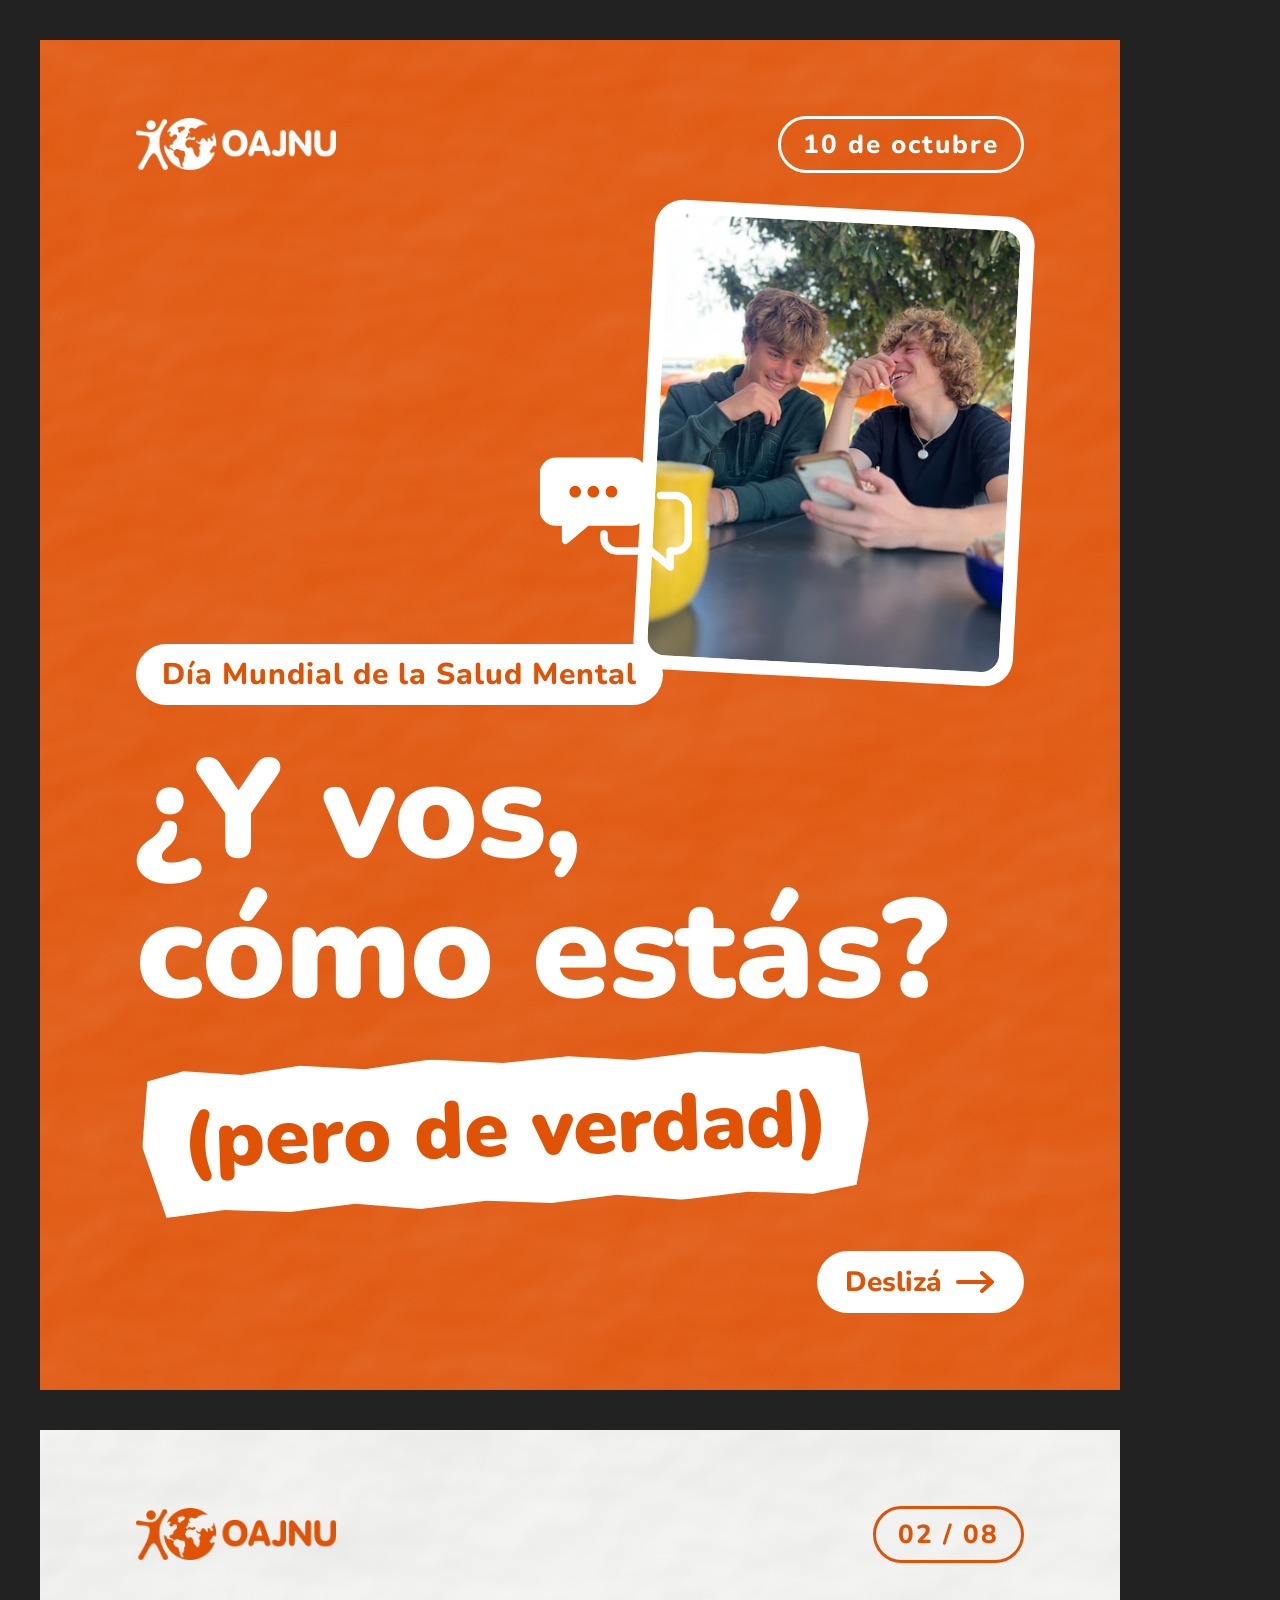
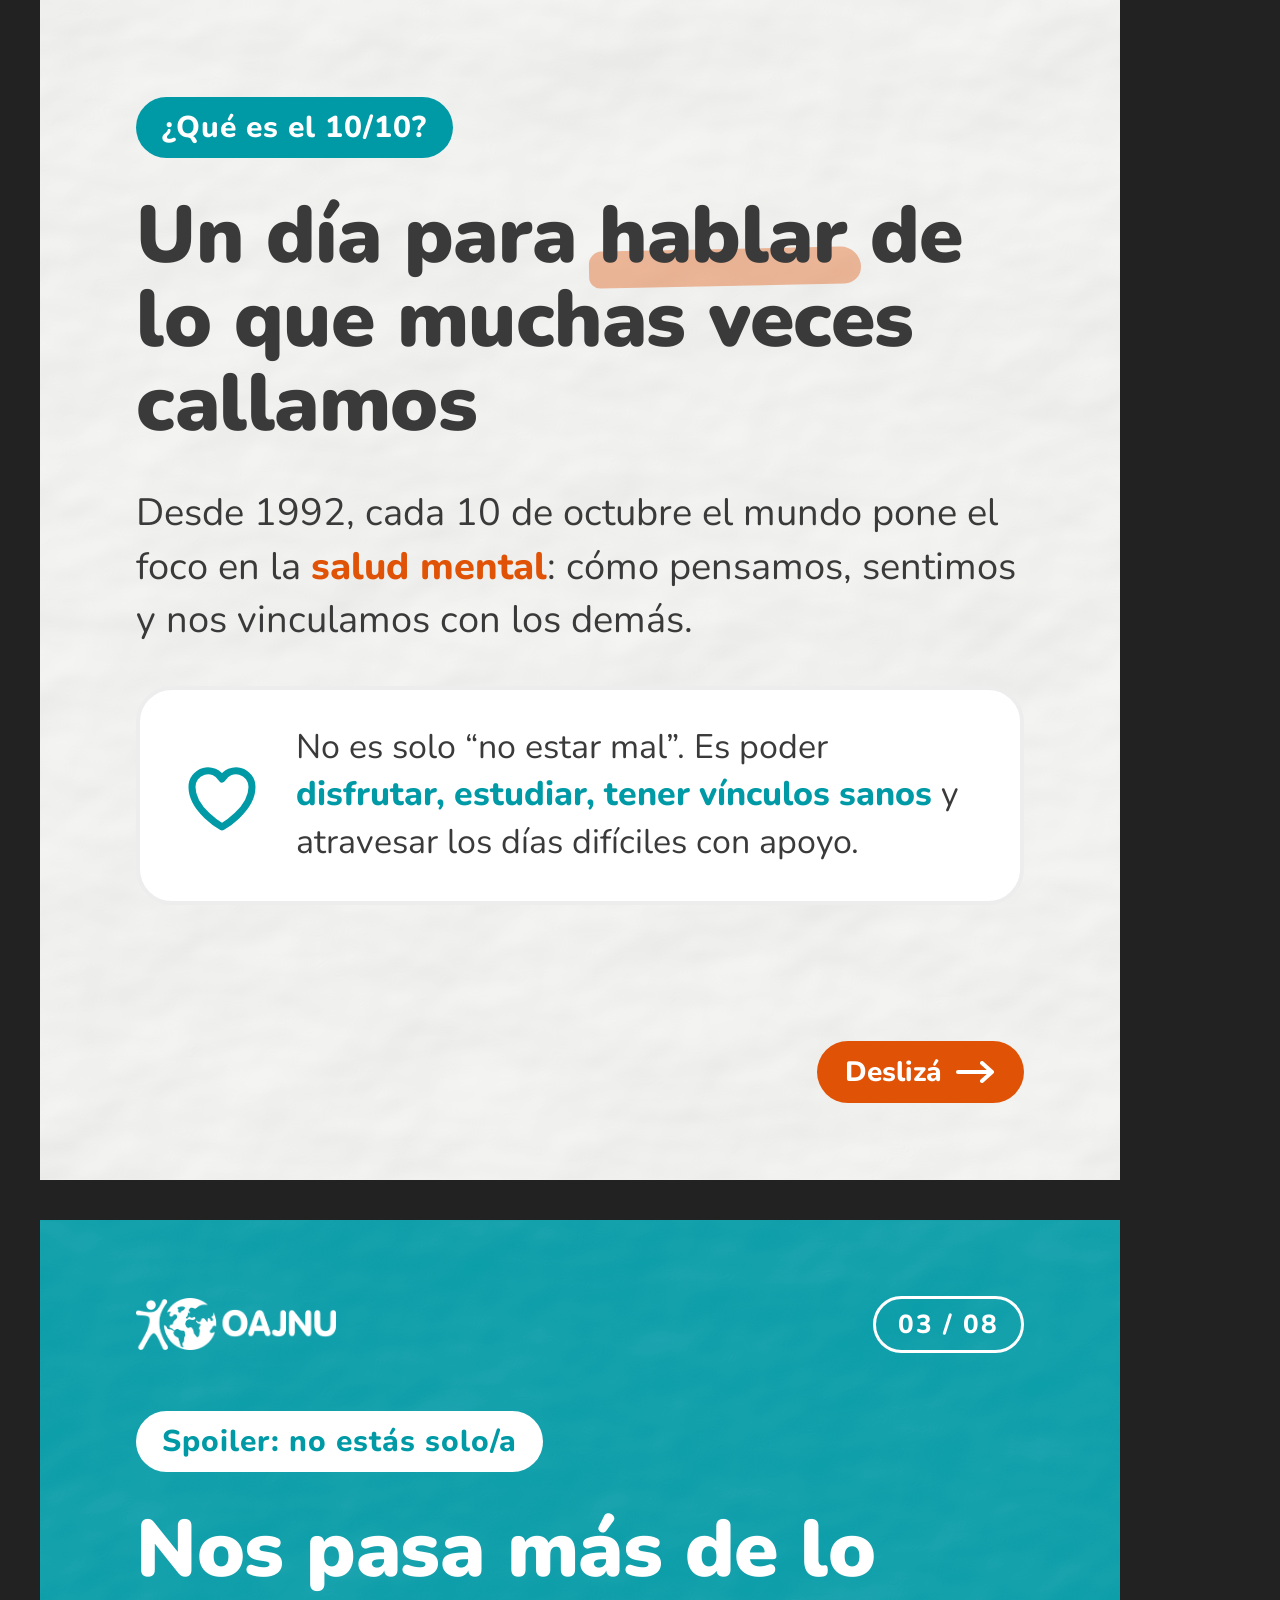
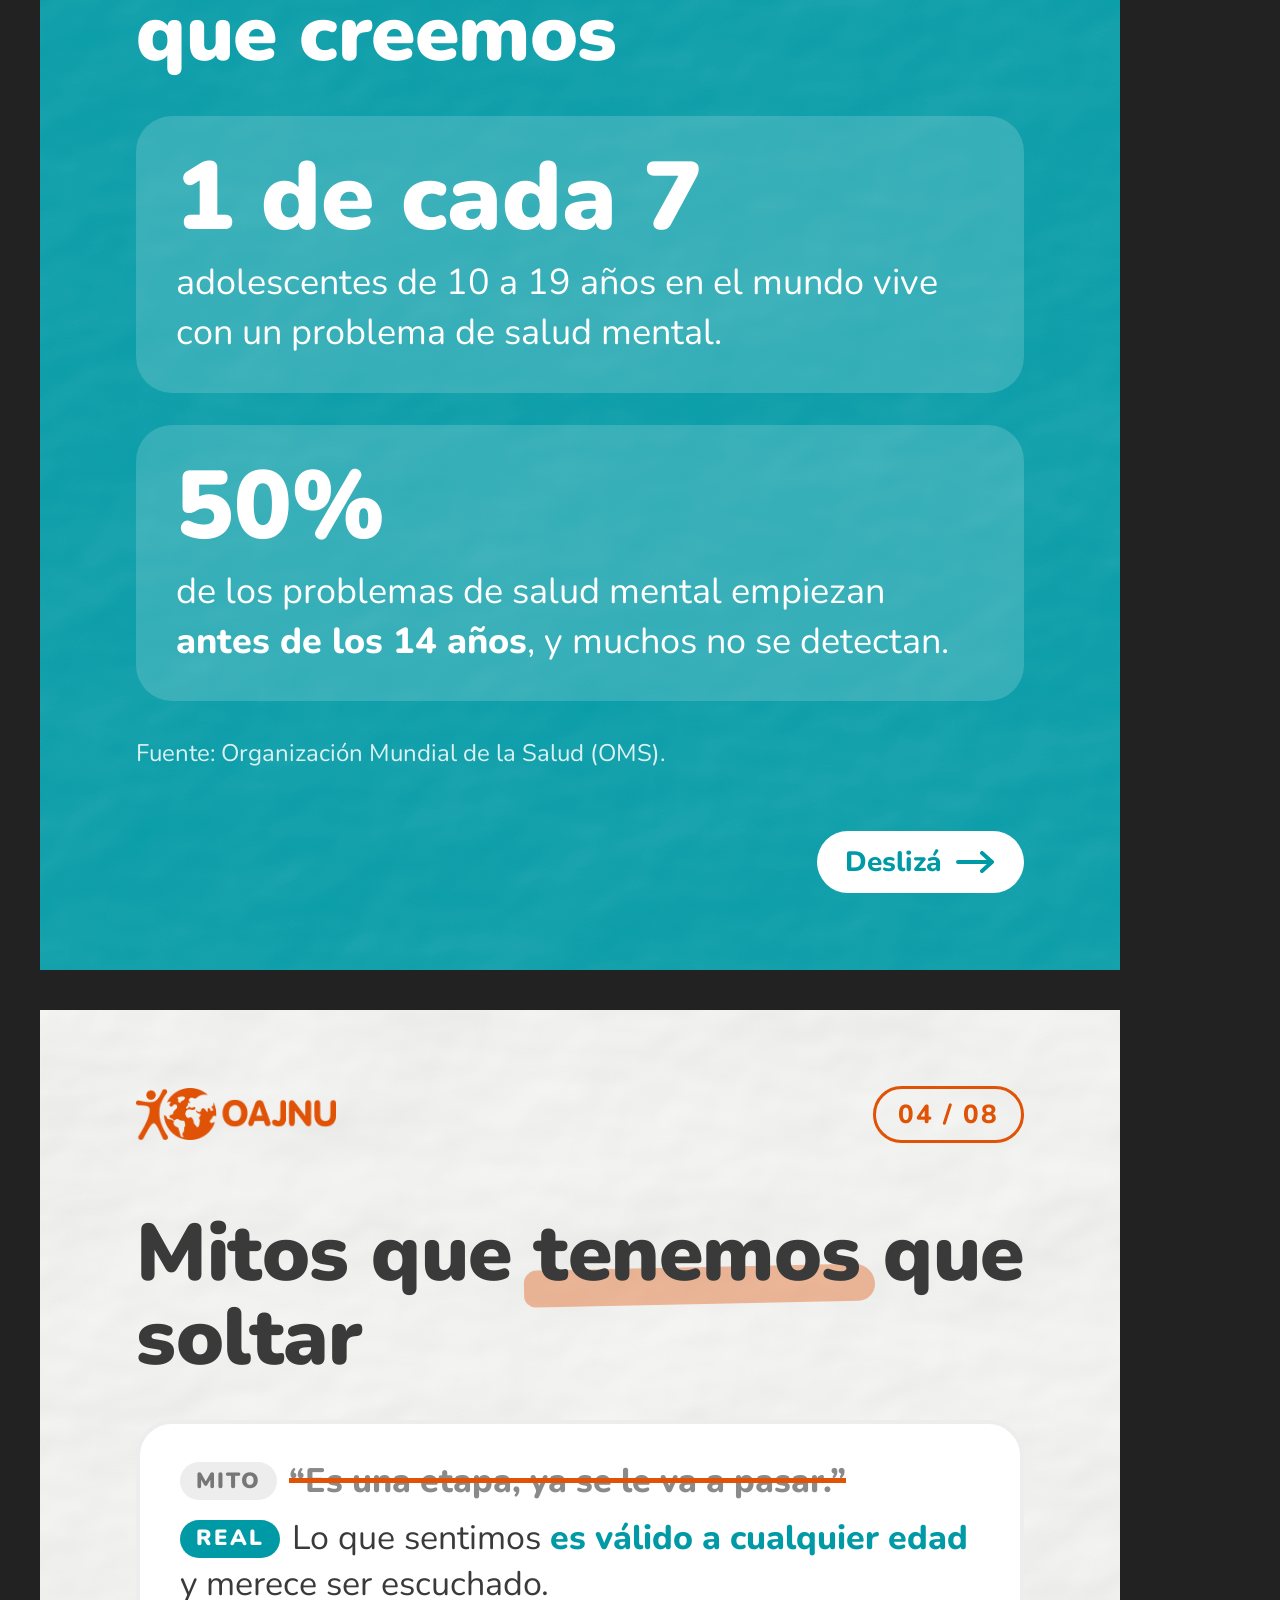
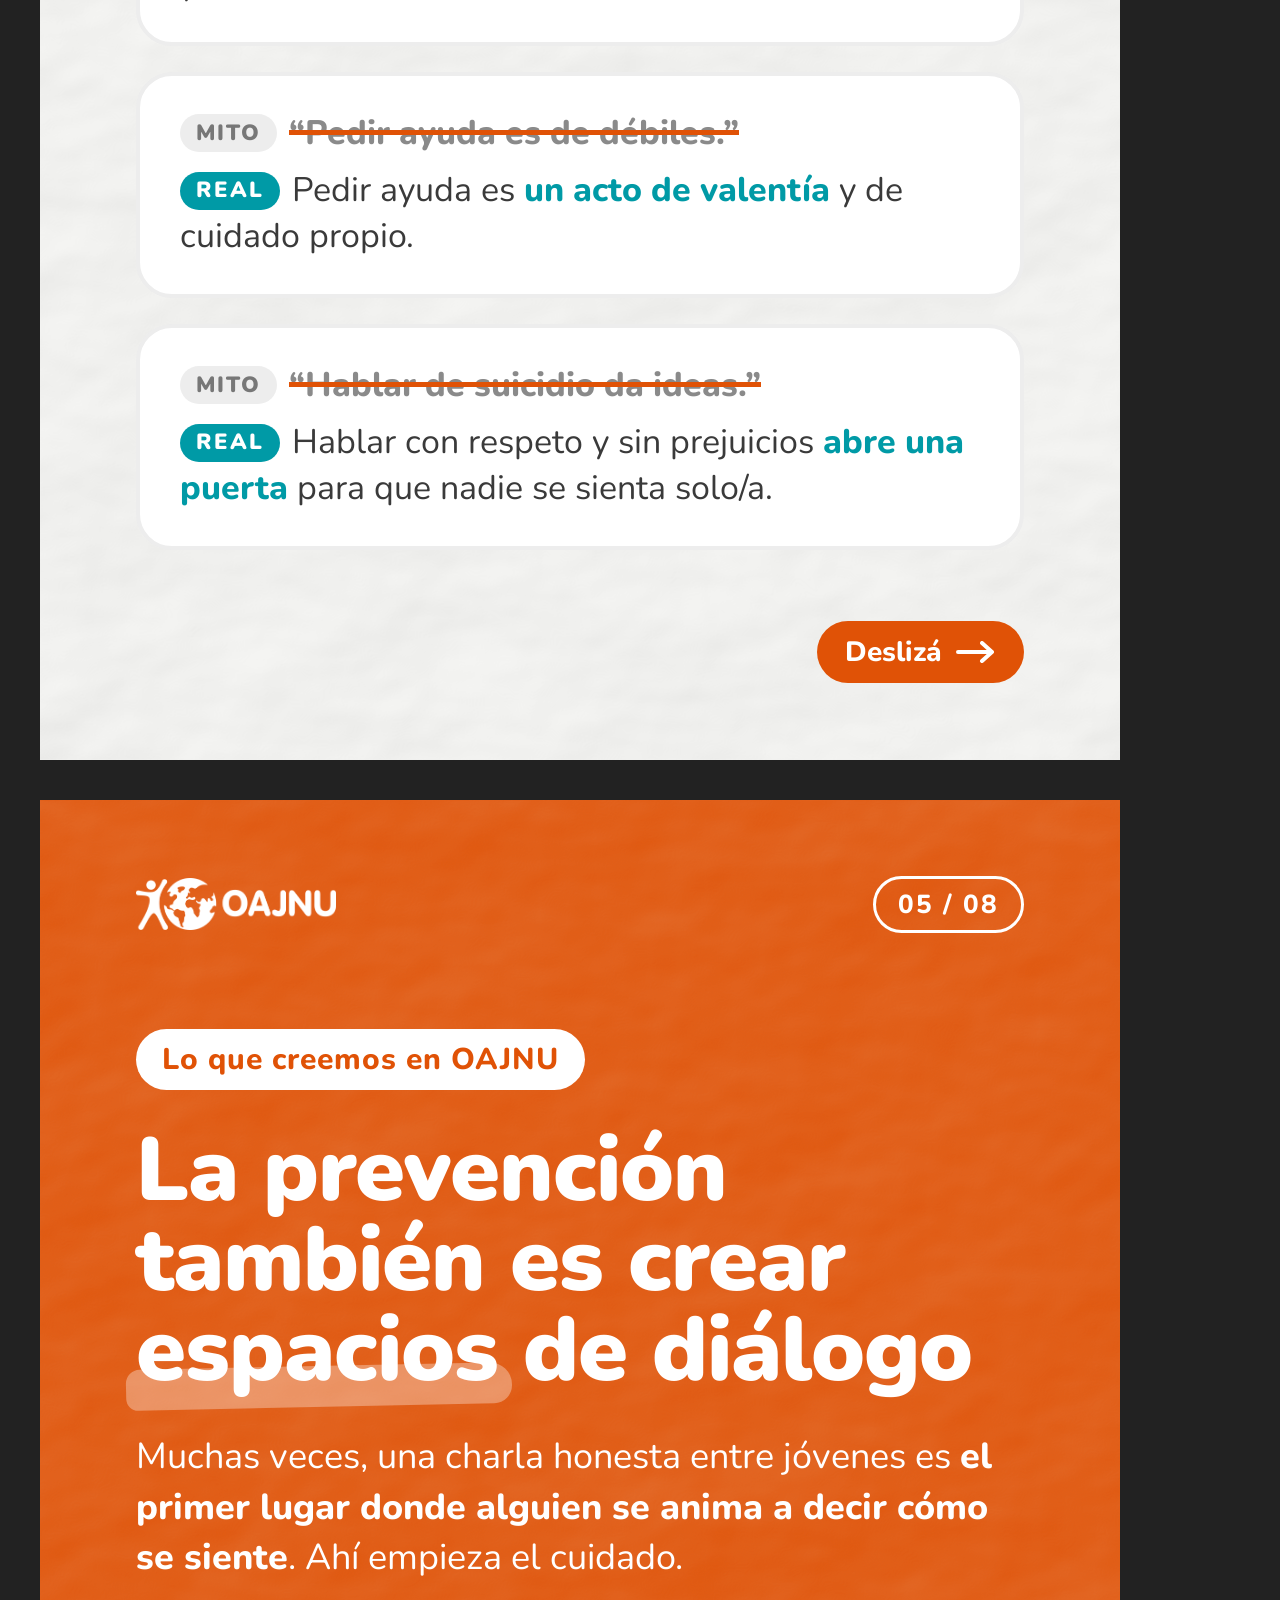
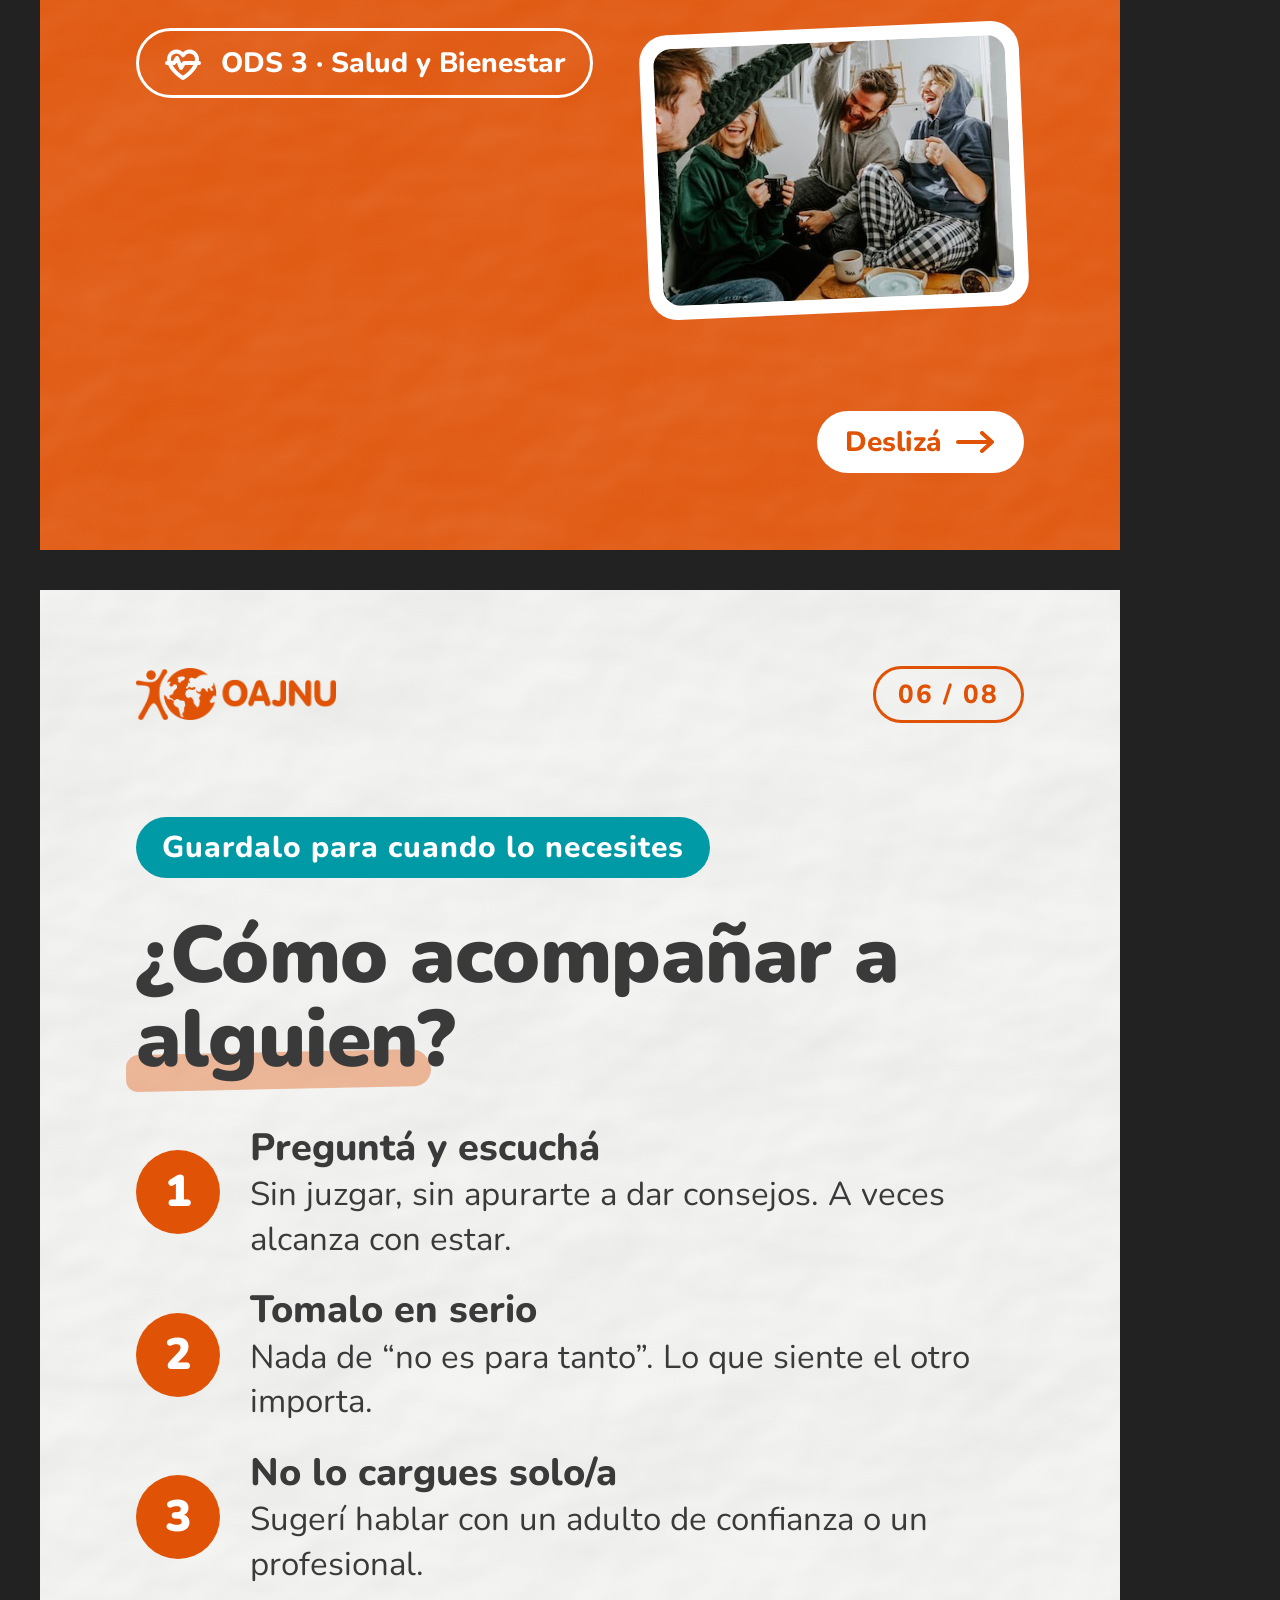
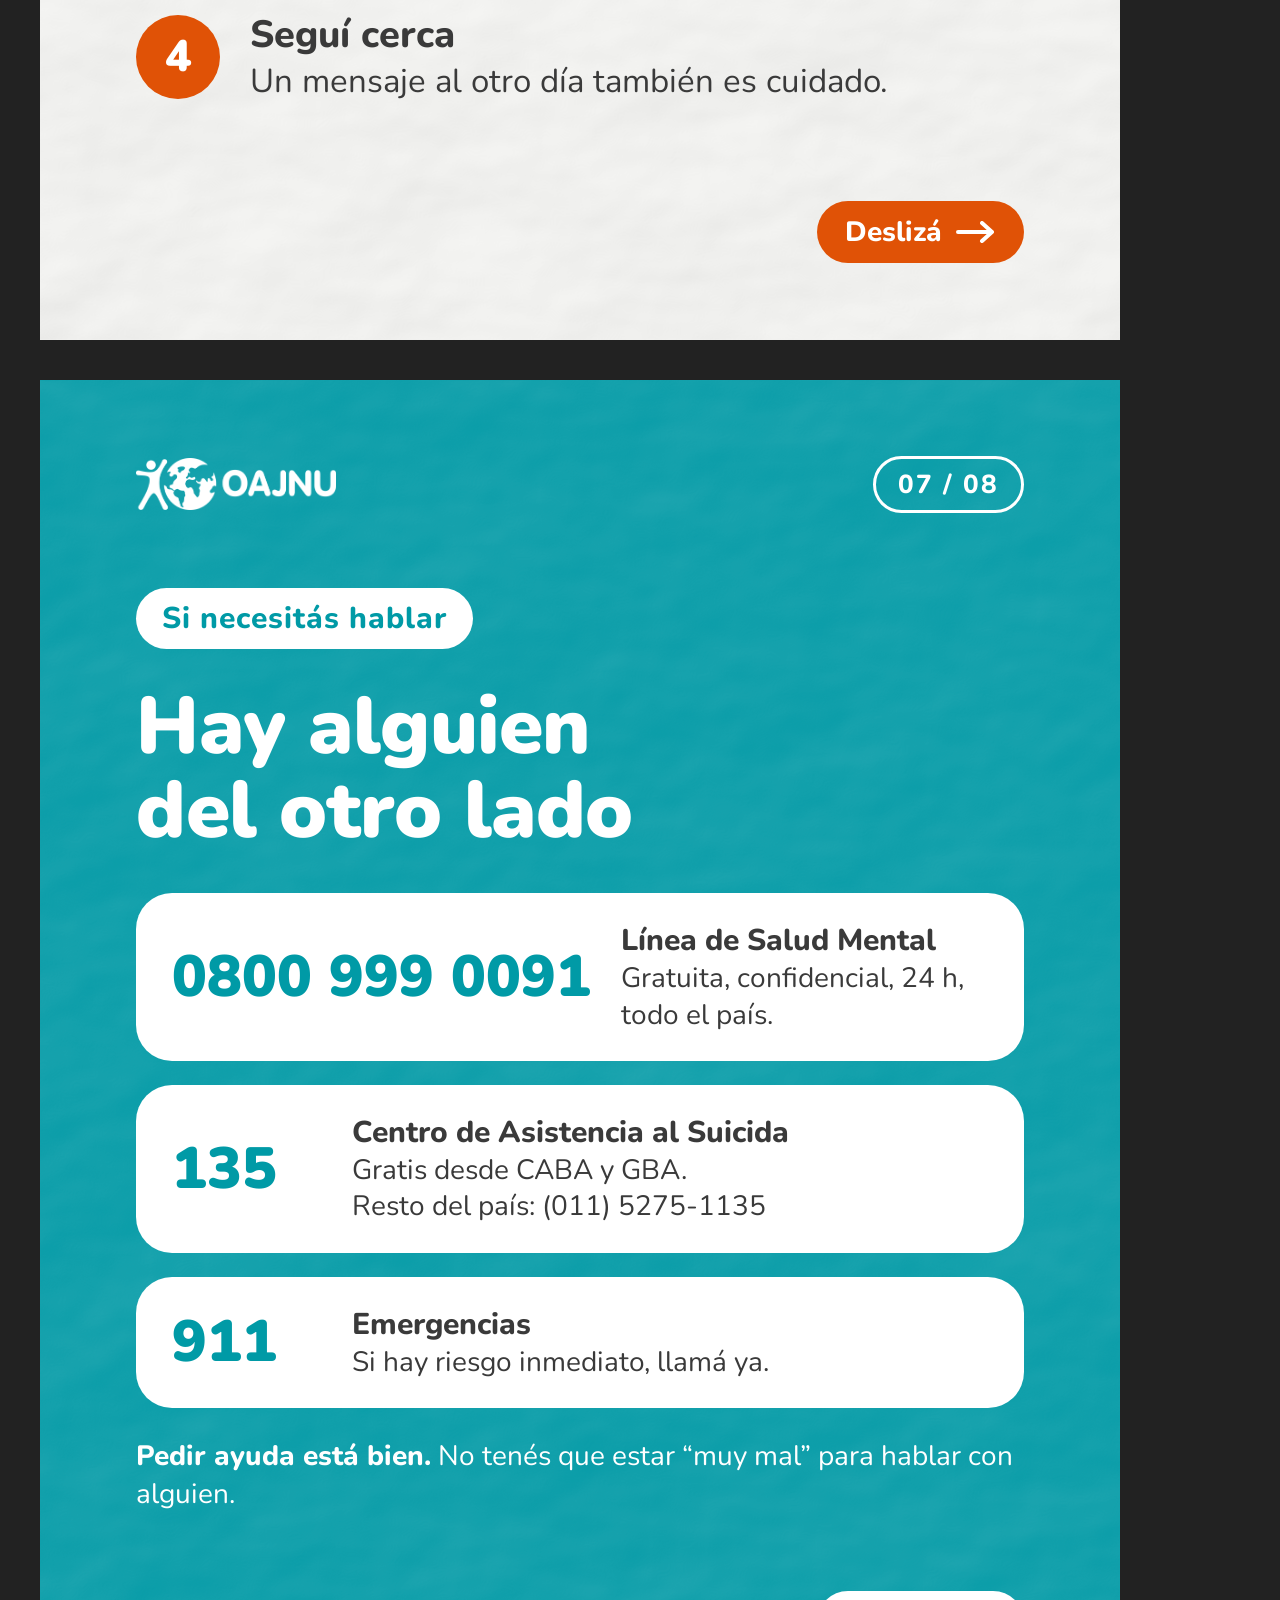
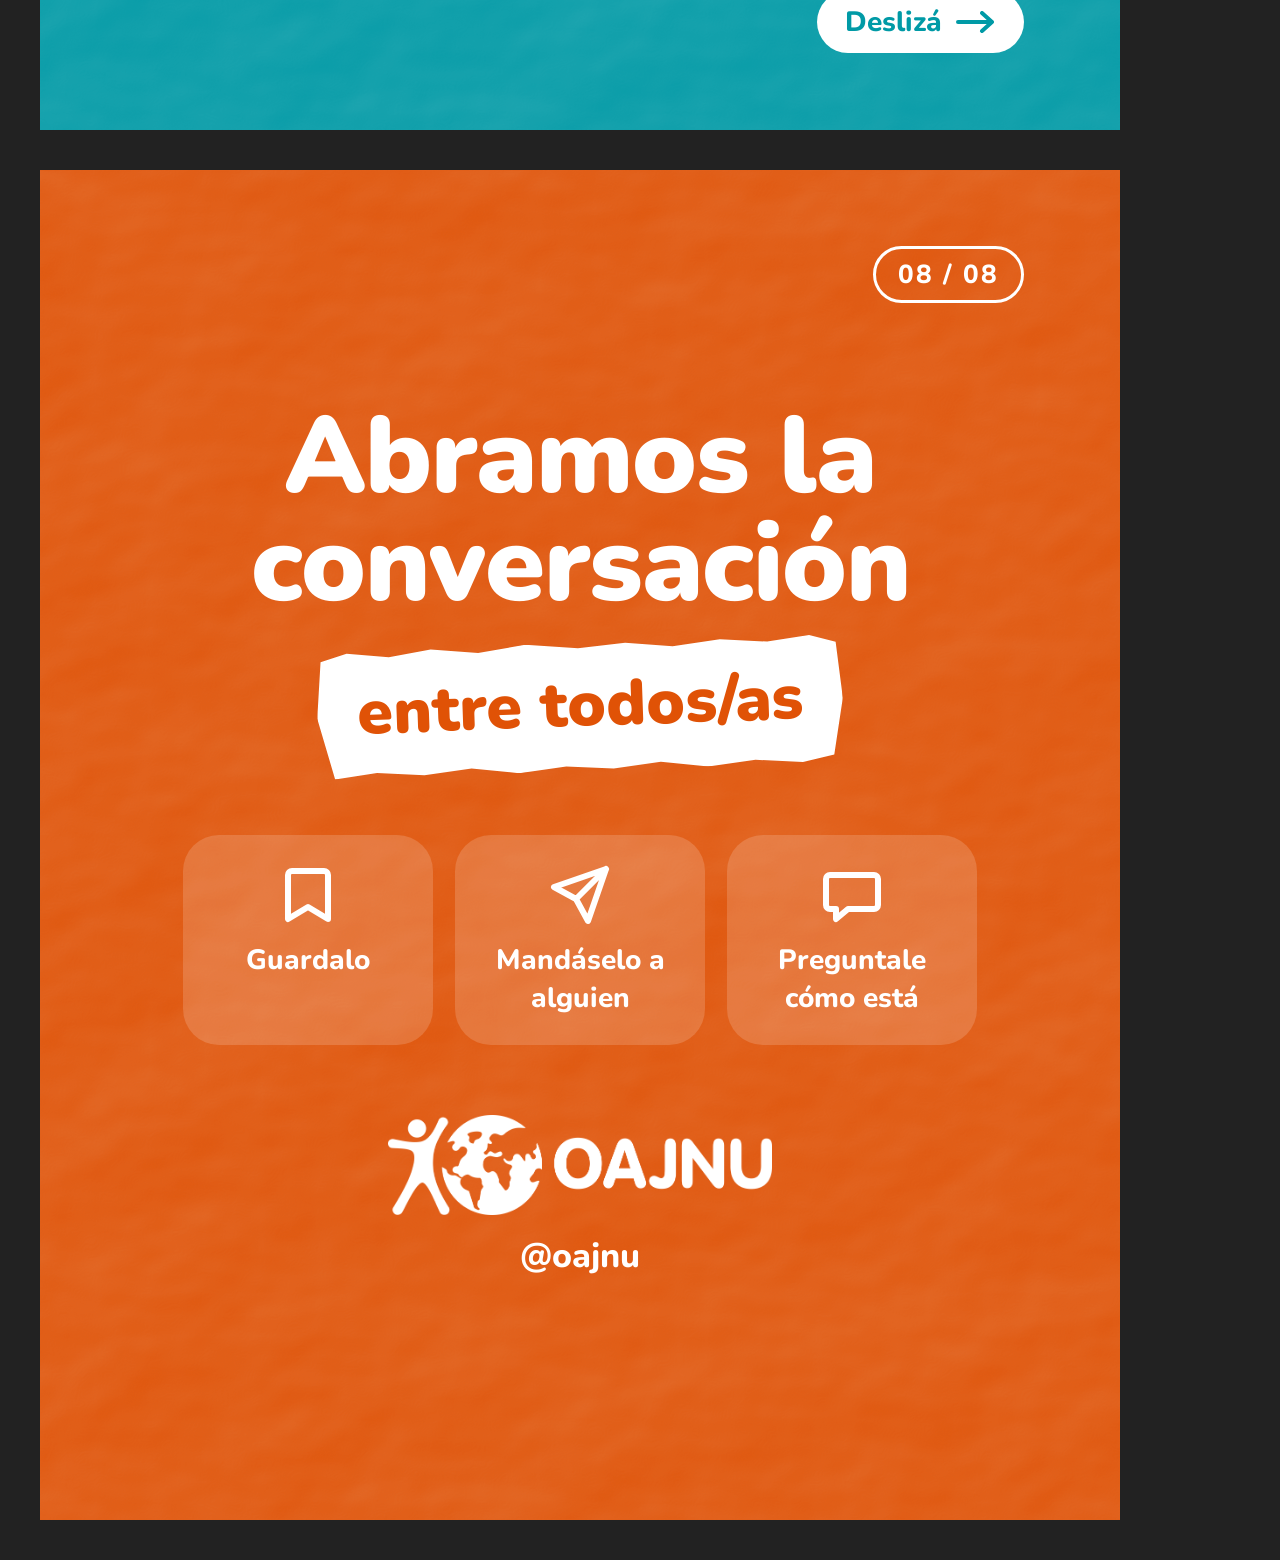
==== commit 8cab965b: "Sumar fotos de Unsplash en la portada y la placa 5 Co-Authored-By: Claude Opus 5.5 <noreply@anthropi" ====
--- a/carrusel-salud-mental/carrusel.html
+++ b/carrusel-salud-mental/carrusel.html
@@ -49,7 +49,7 @@
 
   /* Textura de papel arrugado, sin sombras sobre los elementos */
   .papel { position: absolute; inset: 0; z-index: 0; pointer-events: none; }
-  .placa > *:not(.papel):not(.burbujas) { position: relative; z-index: 1; }
+  .placa > *:not(.papel):not(.burbujas):not(.foto) { position: relative; z-index: 1; }
 
   /* Encabezado fijo: logo + número de placa */
   .cabecera { display: flex; justify-content: space-between; align-items: center; height: 64px; }
@@ -114,6 +114,16 @@
   .portada .papelito { font-weight: 900; font-size: 80px; margin-top: 36px; margin-left: 6px; }
   .portada .bajada { font-size: 40px; line-height: 1.35; margin-top: 52px; max-width: 800px; }
   .burbujas { position: absolute; right: 96px; top: 176px; width: 230px; z-index: 1; }
+  /* Fotos tipo "pegadas" en el papel: borde blanco, vértices redondeados, sin sombra */
+  .foto { background: var(--blanco); padding: 14px; border-radius: 28px; }
+  .foto img { display: block; width: 100%; height: 100%; object-fit: cover; border-radius: 18px; }
+  .portada .foto { position: absolute; right: 96px; top: 168px; width: 380px; height: 470px; transform: rotate(3deg); z-index: 1; }
+  .portada .burbujas { position: absolute; right: 420px; top: 400px; width: 160px; z-index: 2; }
+  .portada .cuerpo { justify-content: flex-end; padding-bottom: 40px; }
+  .mensaje .fila { display: flex; justify-content: space-between; align-items: flex-end; margin-top: 44px; }
+  .mensaje .fila .ods { margin-top: 0; white-space: nowrap; font-size: 28px; padding: 12px 24px; }
+  .mensaje .foto { width: 380px; height: 285px; transform: rotate(-2.5deg); flex: none; }
+
 
   /* ---------- Placa 2 ---------- */
   .dato-lema { margin-top: 40px; display: flex; gap: 32px; align-items: center; }
@@ -136,8 +146,8 @@
   .chip.real-c { background: var(--cyan); color: var(--blanco); }
 
   /* ---------- Placa 5: mensaje ---------- */
-  .mensaje h1 { font-size: 104px; }
-  .mensaje .cierre { font-size: 40px; margin-top: 48px; max-width: 840px; }
+  .mensaje h1 { font-size: 90px; }
+  .mensaje .cierre { font-size: 36px; margin-top: 36px; max-width: 880px; }
   .ods { display: inline-flex; align-items: center; gap: 18px; align-self: flex-start; margin-top: 56px; font-weight: 800; font-size: 30px; padding: 14px 30px; border-radius: 999px; border: 3px solid var(--blanco); }
 
   /* ---------- Placa 6: pasos ---------- */
@@ -199,6 +209,8 @@
     <span class="contador">10 de octubre</span>
   </div>
 
+  <div class="foto"><img src="assets/foto-portada.jpg" alt="Dos jóvenes riéndose mientras charlan"></div>
+
   <!-- Dos globos de diálogo: hablar y escuchar -->
   <svg class="burbujas" viewBox="0 0 300 260" fill="none" stroke="#fff" stroke-width="14" stroke-linecap="round" stroke-linejoin="round">
     <path d="M30 40 h140 a24 24 0 0 1 24 24 v66 a24 24 0 0 1 -24 24 h-82 l-40 34 v-34 h-18 a24 24 0 0 1 -24 -24 v-66 a24 24 0 0 1 24 -24z" fill="#fff"/>
@@ -312,10 +324,13 @@
     <span class="etiqueta">Lo que creemos en OAJNU</span>
     <h1>La prevención también es crear <span class="resaltado">espacios</span> de diálogo</h1>
     <p class="cierre">Muchas veces, una charla honesta entre jóvenes es <strong>el primer lugar donde alguien se anima a decir cómo se siente</strong>. Ahí empieza el cuidado.</p>
+    <div class="fila">
     <span class="ods">
       <svg width="40" height="40" viewBox="0 0 40 40" fill="none" stroke="#fff" stroke-width="4" stroke-linecap="round" stroke-linejoin="round"><path d="M20 35s-14-8-14-19a7.5 7.5 0 0 1 14-3.7A7.5 7.5 0 0 1 34 16c0 11-14 19-14 19z"/><path d="M4 20h7l3-5 4 10 3-5h15"/></svg>
       ODS 3 · Salud y Bienestar
     </span>
+    <div class="foto"><img src="assets/foto-dialogo.jpg" alt="Grupo de amigos charlando en ronda"></div>
+    </div>
   </div>
   <div class="pie">
     <span></span>
